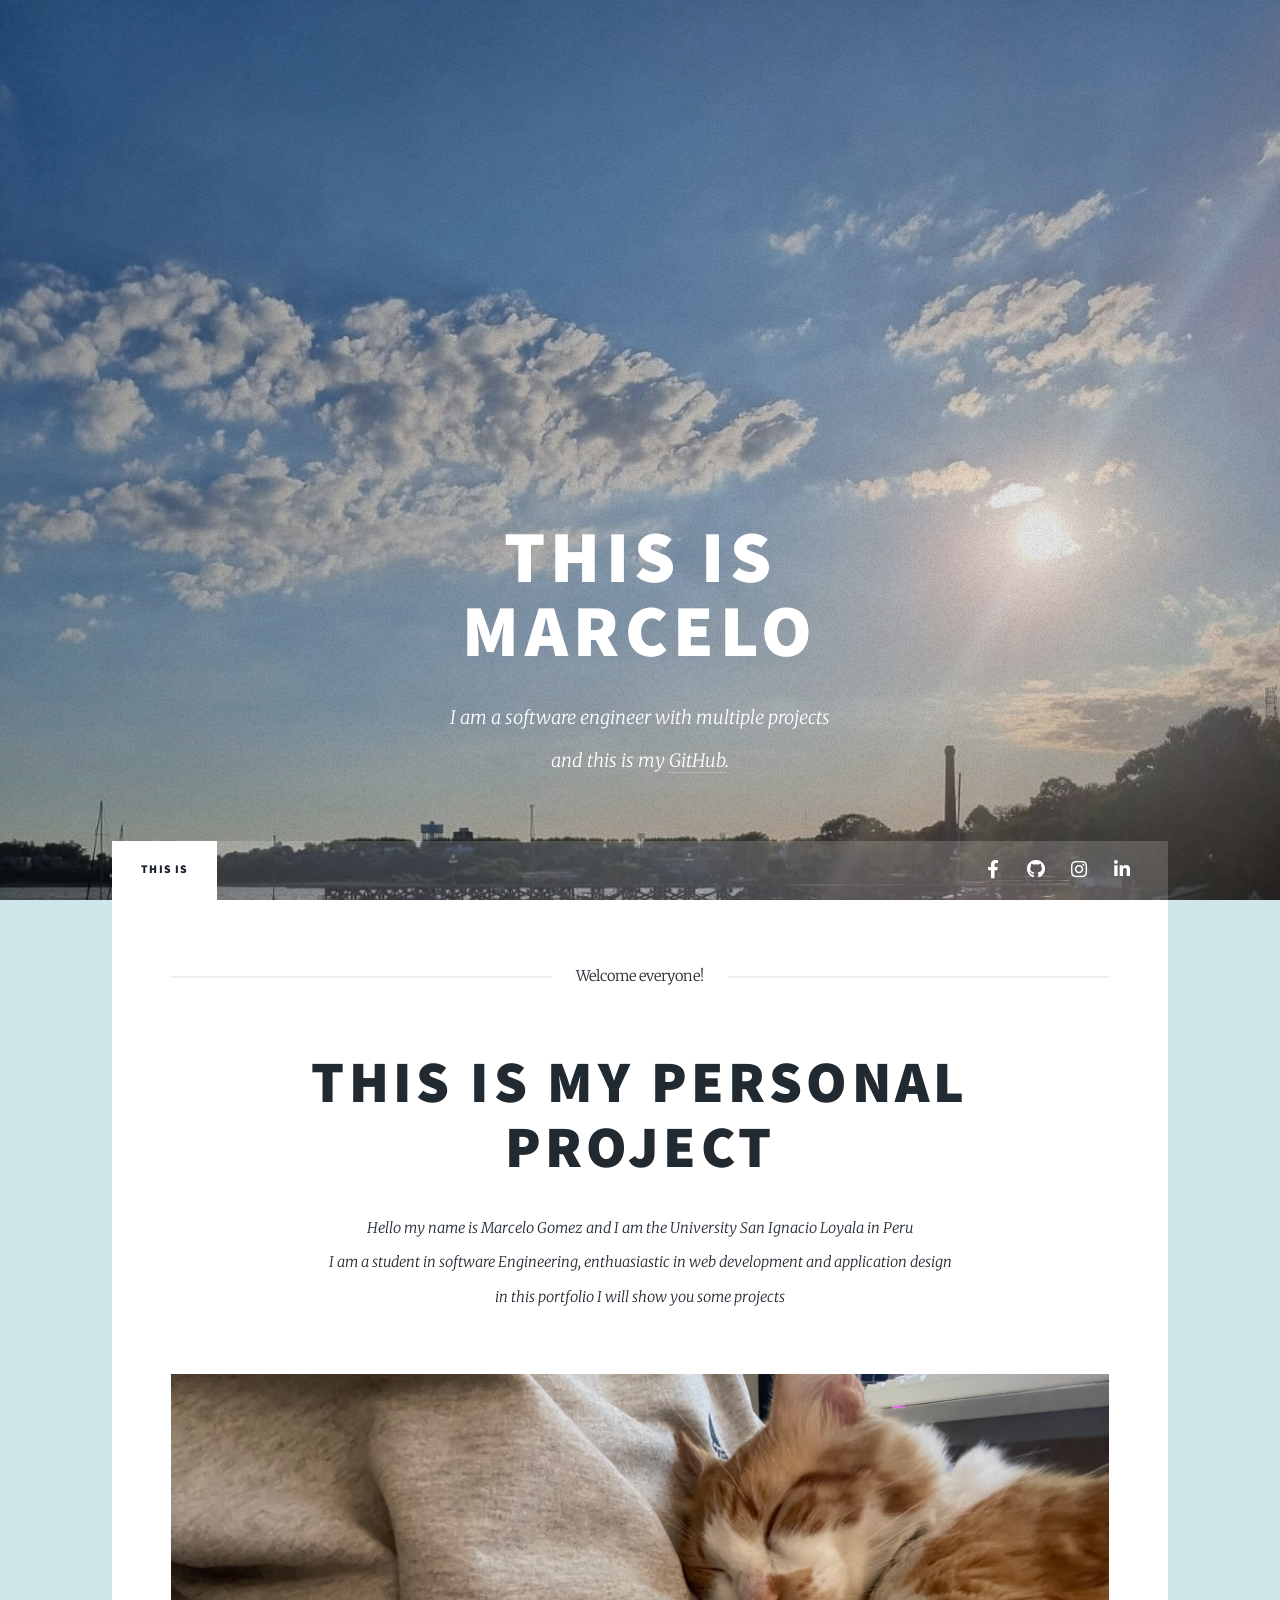
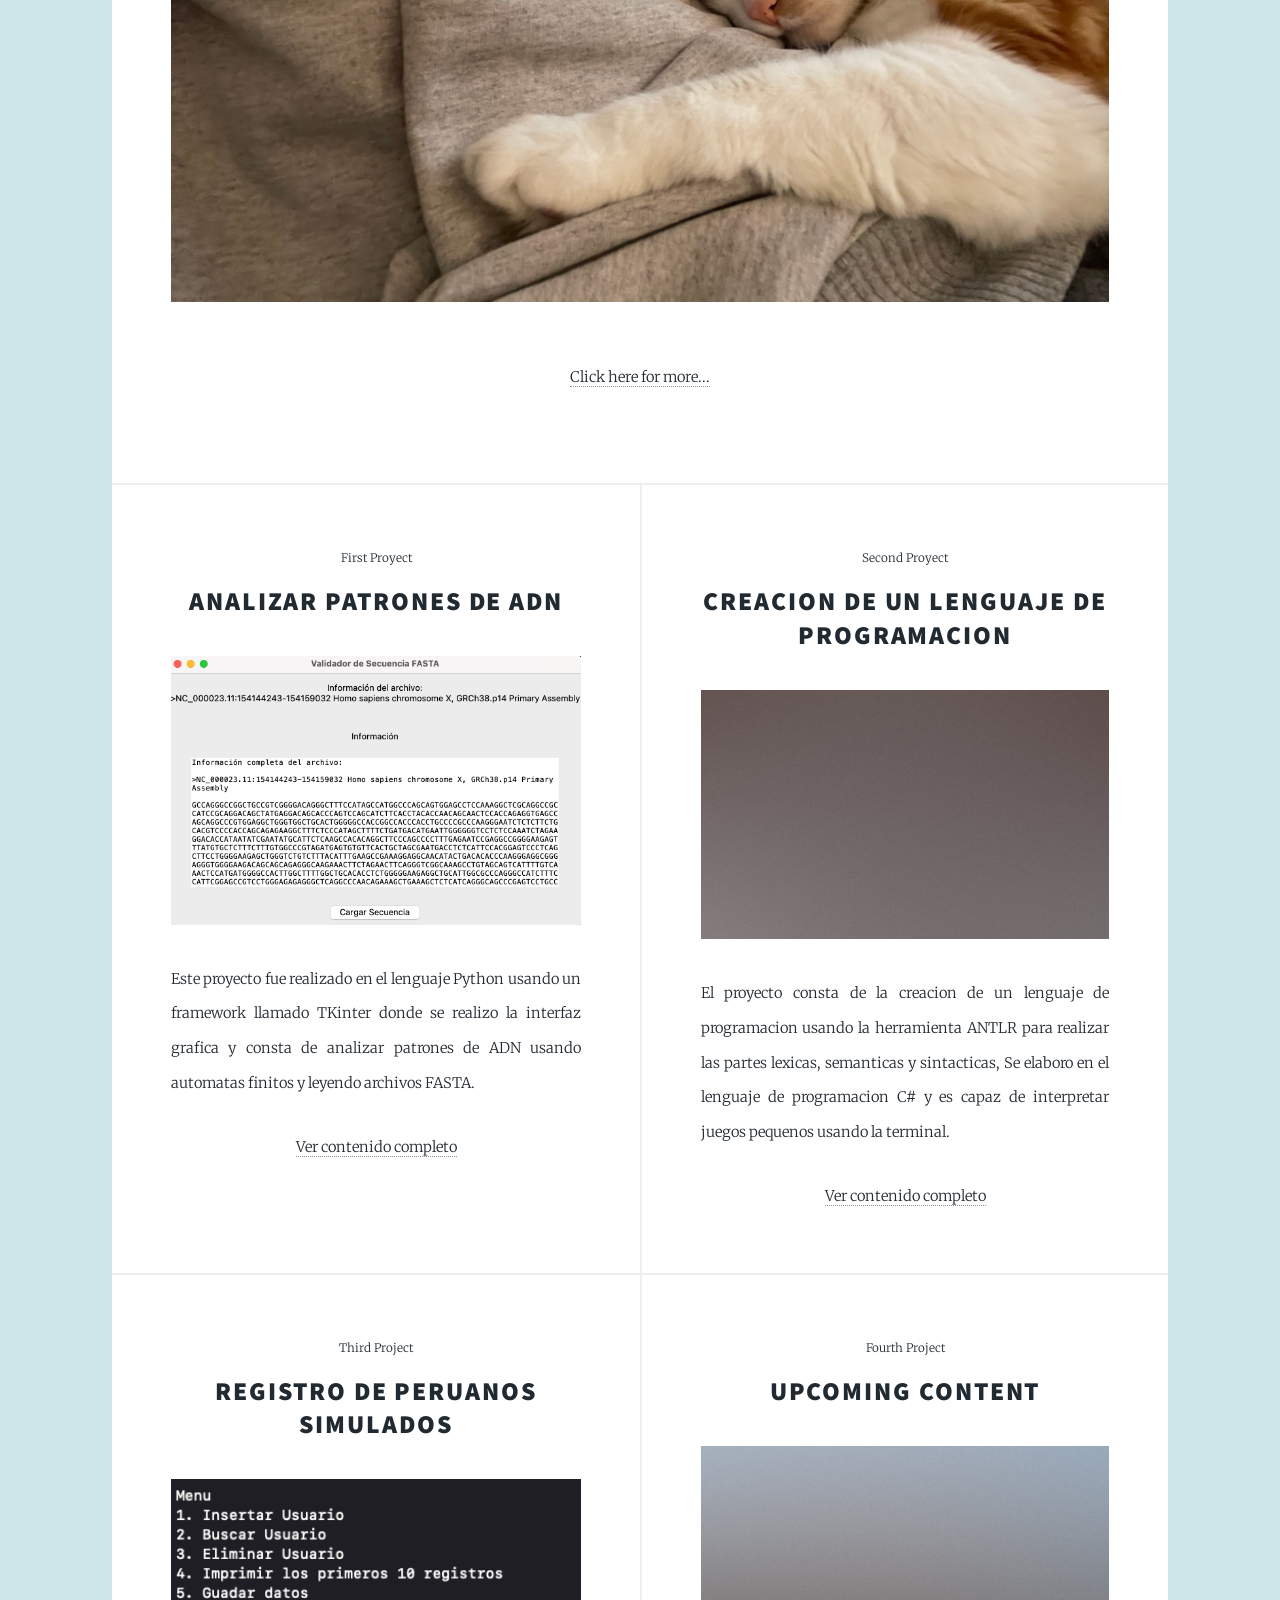
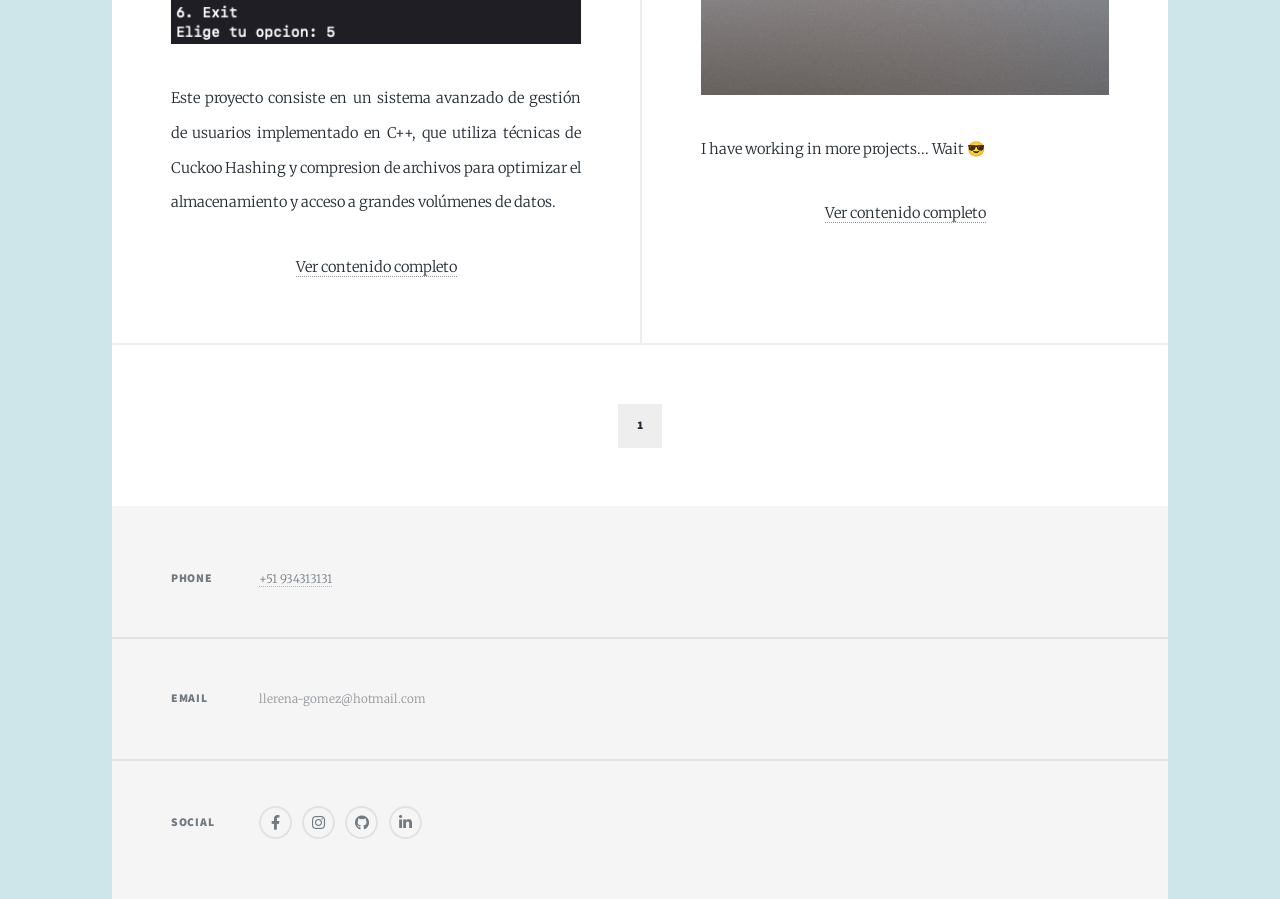
==== html5up-massively/index.html @ 9cd36c41 "nueva foto en el tercer proyecto" ====
<!DOCTYPE HTML>
<html>
	<head>
		<title>Portfolio</title>
		<meta charset="utf-8" />
		<meta name="viewport" content="width=device-width, initial-scale=1, user-scalable=no" />
		<link rel="stylesheet" href="assets/css/main.css" />
		<noscript><link rel="stylesheet" href="assets/css/noscript.css" /></noscript>
	</head>
	<body class="is-preload">

		<!-- Wrapper -->
			<div id="wrapper" class="fade-in">

				<!-- Intro -->
					<div id="intro">
						<h1>This is<br />
						Marcelo</h1>
						<p>I am a software engineer with multiple projects <br />
						and this is my <a href="https://github.com/Angello5" target="_blank">GitHub</a>.</p>
					</div>

				<!-- Header -->
					<header id="header">
						<a href="index.html" class="logo">Portfolio</a>
					</header>

				<!-- Nav -->
					<nav id="nav">
						<ul class="links">
							<li class="active"><a href="index.html">This is </a></li>

						</ul>
						<ul class="icons">
							<li><a href="https://www.facebook.com/profile.php?id=100010503139224" target="_blank"  class="icon brands alt fa-facebook-f"><span class="label">Facebook</span></a></li>
							<li><a href="https://github.com/Angello5" target="_blank" class="icon brands alt fa-github"><span class="label">GitHub</span></a></li>
							<li><a href="https://www.instagram.com/marcelinh0pe/" target="_blank" class="icon brands alt fa-instagram"><span class="label">Instagram</span></a></li>
							<li><a href="https://www.linkedin.com/in/angello-llerena-a1333a24a/" target="_blank" class="icon brands alt fa-linkedin-in"><span class="label">Linkedin</span></a></li>
						</ul>
					</nav>

				<!-- Main -->
					<div id="main">

						<!-- Featured Post -->
							<article class="post featured">
								<header class="major">
									<span class="date">Welcome everyone!</span>
									<h2><a href="#">This is my personal project<br /></a></h2>
									<p>Hello my name is Marcelo Gomez and I am the University San Ignacio Loyala in Peru<br />
									I am a student in software Engineering, enthuasiastic in web development and application design <br />
									in this portfolio I will show you some projects</p>
								</header>
								<a href="#" class="image main"><img src="images/IMG_0176.jpeg" alt="" /></a>
								<ul class="actions special">
									<li><a href="https://github.com/Angello5" target="_blank" class="button large">Click here for more...</a></li>
								</ul>
							</article>

						<!-- Posts -->
							<section class="posts">
								<article>
									<header>
										<span class="date"> First Proyect </span>
										<h2><a href="https://github.com/Angello5/TeoriaComputacion">Analizar Patrones de ADN<br /></a></h2>
									</header>
									<a href="https://github.com/Angello5/TeoriaComputacion" class="image fit"><img src="images/Screenshot 2024-04-20 at 7.12.36 PM.png" alt="" /></a>
									<p>Este proyecto fue realizado en el lenguaje Python usando un framework llamado TKinter donde se realizo la interfaz grafica
										y consta de analizar patrones de ADN usando automatas finitos y leyendo archivos FASTA.
									</p>
									<ul class="actions special">
										<li><a href="https://github.com/Angello5/TeoriaComputacion" class="button">Ver contenido completo</a></li>
									</ul>
								</article>
								<article>
									<header>
										<span class="date">Second Proyect</span>
										<h2><a href="https://github.com/Angello5/compilador">Creacion de un lenguaje de programacion<br /></a></h2>
									</header>
									<a href="#" class="image fit"><img src="images/pic03.jpg" alt="" /></a>
									<p>El proyecto consta de la creacion de un lenguaje de programacion usando la herramienta ANTLR para realizar las partes lexicas, semanticas y sintacticas,
										Se elaboro en el lenguaje de programacion C# y es capaz de interpretar juegos pequenos usando la terminal.</p>
									<ul class="actions special">
										<li><a href="https://github.com/Angello5/compilador"  target="_blank" class="button">Ver contenido completo</a></li>
									</ul>
								</article>
								<article>
									<header>
										<span class="date">Third Project </span>
										<h2><a href="https://github.com/Angello5/RENIEC_API_cuckoo" target="_blank">Registro de Peruanos simulados<br /></a></h2>
									</header>
									<a href="#" class="image fit"><img src="images/Screenshot 2024-12-19 at 11.55.50 PM.png" alt="" /></a>
									<p>
										Este proyecto consiste en un sistema avanzado de gestión de usuarios implementado en C++, que utiliza técnicas de Cuckoo Hashing y compresion de archivos para optimizar el almacenamiento y acceso a grandes volúmenes de datos.
										</p>
									<ul class="actions special">
										<li><a href="https://github.com/Angello5/RENIEC_API_cuckoo" target="_blank" class="button">Ver contenido completo</a></li>
									</ul>
								</article>
								<article>
									<header>
										<span class="date">Fourth Project</span>
										<h2><a href="#">Upcoming content<br /></a></h2>
									</header>
									<a href="#" class="image fit"><img src="images/pic05.jpg" alt="" /></a>
									<p>I have working in more projects... Wait 😎</p>
									<ul class="actions special">
										<li><a href="#" class="button">Ver contenido completo</a></li>
									</ul>
								</article>
								<!--<article>
									<header>
										<span class="date">Sixth Project</span>
										<h2><a href="#">Upcoming content<br /></a></h2>
									</header>
									<a href="#" class="image fit"><img src="images/pic06.jpg" alt="" /></a>
									<p>I have working in more projects... Wait 😎</p>
									<ul class="actions special">
										<li><a href="#" class="button">Full Story</a></li>
									</ul>
								</article>
								<article>
									<header>
										<span class="date">Seventh Project</span>
										<h2><a href="#">Upcoming content<br /></a></h2>
									</header>
									<a href="#" class="image fit"><img src="images/pic07.jpg" alt="" /></a>
									<p>I have working in more projects... Wait 😎</p>
									<ul class="actions special">
										<li><a href="#" class="button">Full Story</a></li>
									</ul>
								</article>
							-->
							</section>

						<!-- Footer -->
							<footer>
								<div class="pagination">
									<!--<a href="#" class="previous">Prev</a>-->
									<a href="#" class="page active">1</a>	
								</div>
							</footer>

					</div>

				<!-- Footer -->
					<footer id="footer">
						<section class="split contact">
							<section>
								<h3>Phone</h3>
								<p><a href="https://prefijo.info/51/" target="_blank">+51 934313131</a></p>
							</section>
							<section>
								<h3>Email</h3>
								<p>llerena-gomez@hotmail.com</p>
							</section>
							<section>
								<h3>Social</h3>
								<ul class="icons alt">
									<li><a href="https://www.facebook.com/profile.php?id=100010503139224" target="_blank" class="icon brands alt fa-facebook-f"><span class="label">Facebook</span></a></li>
									<li><a href="https://www.instagram.com/marcelinh0pe/" target="_blank" class="icon brands alt fa-instagram"><span class="label">Instagram</span></a></li>
									<li><a href="https://github.com/Angello5" target="_blank" class="icon brands alt fa-github"><span class="label">GitHub</span></a></li>
									<li><a href="https://www.linkedin.com/in/angello-llerena-a1333a24a/" target="_blank" class="icon brands alt fa-linkedin-in"><span class="label">Linkedin</span></a></li>
								</ul>
							</section>
						</section>
					</footer>
			</div>

		<!-- Scripts -->
			<script src="assets/js/jquery.min.js"></script>
			<script src="assets/js/jquery.scrollex.min.js"></script>
			<script src="assets/js/jquery.scrolly.min.js"></script>
			<script src="assets/js/browser.min.js"></script>
			<script src="assets/js/breakpoints.min.js"></script>
			<script src="assets/js/util.js"></script>
			<script src="assets/js/main.js"></script>

	</body>
</html>
---- html5up-massively/assets/css/main.css ----
@import url(fontawesome-all.min.css);
@import url("https://fonts.googleapis.com/css?family=Merriweather:300,700,300italic,700italic|Source+Sans+Pro:900");


html, body, div, span, applet, object,
iframe, h1, h2, h3, h4, h5, h6, p, blockquote,
pre, a, abbr, acronym, address, big, cite,
code, del, dfn, em, img, ins, kbd, q, s, samp,
small, strike, strong, sub, sup, tt, var, b,
u, i, center, dl, dt, dd, ol, ul, li, fieldset,
form, label, legend, table, caption, tbody,
tfoot, thead, tr, th, td, article, aside,
canvas, details, embed, figure, figcaption,
footer, header, hgroup, menu, nav, output, ruby,
section, summary, time, mark, audio, video {
	margin: 0;
	padding: 0;
	border: 0;
	font-size: 100%;
	font: inherit;
	vertical-align: baseline;}

article, aside, details, figcaption, figure,
footer, header, hgroup, menu, nav, section {
	display: block;}

body {
	line-height: 1;
}

ol, ul {
	list-style: none;
}

blockquote, q {
	quotes: none;
}

	blockquote:before, blockquote:after, q:before, q:after {
		content: '';
		content: none;
	}

table {
	border-collapse: collapse;
	border-spacing: 0;
}

body {
	-webkit-text-size-adjust: none;
}

mark {
	background-color: transparent;
	color: inherit;
}

input::-moz-focus-inner {
	border: 0;
	padding: 0;
}

input, select, textarea {
	-moz-appearance: none;
	-webkit-appearance: none;
	-ms-appearance: none;
	appearance: none;
}

/* Basic */

	@-ms-viewport {
		width: device-width;
	}

	body {
		-ms-overflow-style: scrollbar;
	}

	@media screen and (max-width: 480px) {

		html, body {
			min-width: 320px;
		}

	}

	html {
		box-sizing: border-box;
	}

	*, *:before, *:after {
		box-sizing: inherit;
	}

	body {
		background-color: #cee5ea;
	}

		body.is-preload *, body.is-preload *:before, body.is-preload *:after {
			-moz-animation: none !important;
			-webkit-animation: none !important;
			-ms-animation: none !important;
			animation: none !important;
			-moz-transition: none !important;
			-webkit-transition: none !important;
			-ms-transition: none !important;
			transition: none !important;
		}

/* Type */

	html {
		font-size: 16pt;
	}

		@media screen and (max-width: 1680px) {

			html {
				font-size: 12pt;
			}

		}

		@media screen and (max-width: 1280px) {

			html {
				font-size: 11pt;
			}

		}

		@media screen and (max-width: 360px) {

			html {
				font-size: 10pt;
			}

		}

	body {
		color: #212931;
	}

	body, input, select, textarea {
		font-family: "Merriweather", Georgia, serif;
		font-weight: 300;
		font-size: 1rem;
		line-height: 2.375;
	}

	a {
		-moz-transition: color 0.2s ease-in-out, background-color 0.2s ease-in-out, border-color 0.2s ease-in-out, box-shadow 0.2s ease-in-out;
		-webkit-transition: color 0.2s ease-in-out, background-color 0.2s ease-in-out, border-color 0.2s ease-in-out, box-shadow 0.2s ease-in-out;
		-ms-transition: color 0.2s ease-in-out, background-color 0.2s ease-in-out, border-color 0.2s ease-in-out, box-shadow 0.2s ease-in-out;
		transition: color 0.2s ease-in-out, background-color 0.2s ease-in-out, border-color 0.2s ease-in-out, box-shadow 0.2s ease-in-out;
		border-bottom: dotted 1px;
		text-decoration: none;
	}

		a:hover {
			border-bottom-color: transparent;
		}

	strong, b {
		font-weight: 600;
	}

	em, i {
		font-style: italic;
	}

	p {
		text-align: justify;
		margin: 0 0 2rem 0;
	}

	h1, h2, h3, h4, h5, h6 {
		font-family: "Source Sans Pro", Helvetica, sans-serif;
		font-weight: 900;
		line-height: 1.5;
		letter-spacing: 0.075em;
		text-transform: uppercase;
		margin: 0 0 1rem 0;
	}

		h1 a, h2 a, h3 a, h4 a, h5 a, h6 a {
			border-bottom: 0;
			color: inherit;
			text-decoration: none;
		}

	h1 {
		font-size: 4rem;
		line-height: 1.1;
		margin: 0 0 2rem 0;
	}

	h2 {
		font-size: 1.75rem;
		line-height: 1.3;
		margin: 0 0 1.5rem 0;
	}

	h3 {
		font-size: 1.25rem;
		margin: 0 0 1.5rem 0;
	}

	h4 {
		font-size: 1rem;
	}

	h5 {
		font-size: 0.9rem;
	}

	h6 {
		font-size: 0.8rem;
	}

	sub {
		font-size: 0.8rem;
		position: relative;
		top: 0.5rem;
	}

	sup {
		font-size: 0.8rem;
		position: relative;
		top: -0.5rem;
	}

	blockquote {
		border-left: solid 4px;
		font-style: italic;
		margin: 0 0 2rem 0;
		padding: 0.5rem 0 0.5rem 2rem;
	}

	code {
		border: solid 2px;
		font-family: "Courier New", monospace;
		font-size: 0.9rem;
		margin: 0 0.25rem;
		padding: 0.25rem 0.65rem;
	}

	pre {
		-webkit-overflow-scrolling: touch;
		font-family: "Courier New", monospace;
		font-size: 0.9rem;
		margin: 0 0 2rem 0;
	}

		pre code {
			display: block;
			line-height: 1.75;
			padding: 1rem 1.5rem;
			overflow-x: auto;
		}

	hr {
		border: 0;
		border-bottom: solid 2px;
		margin: 3rem 0;
	}

		hr.major {
			margin: 5rem 0;
		}

	.align-left {
		text-align: left;
	}

	.align-center {
		text-align: center;
	}

	.align-right {
		text-align: right;
	}

	input, select, textarea {
		color: #212931;
	}

	a {
		color: #212931;
		border-bottom-color: rgba(33, 41, 49, 0.5);
	}

		a:hover {
			border-bottom-color: transparent;
			color: grey !important;
		}

	strong, b {
		color: #212931;
	}

	h1, h2, h3, h4, h5, h6 {
		color: #212931;
	}

	blockquote {
		border-left-color: #eeeeee;
	}

	code {
		background:rgba(220, 220, 220, 0.25);
		border-color: #eeeeee;
	}

	hr {
		border-bottom-color: #eeeeee;
	}

/* Row */

	.row {
		display: flex;
		flex-wrap: wrap;
		box-sizing: border-box;
		align-items: stretch;
	}

		.row > * {
			box-sizing: border-box;
		}

		.row.gtr-uniform > * > :last-child {
			margin-bottom: 0;
		}

		.row.aln-left {
			justify-content: flex-start;
		}

		.row.aln-center {
			justify-content: center;
		}

		.row.aln-right {
			justify-content: flex-end;
		}

		.row.aln-top {
			align-items: flex-start;
		}

		.row.aln-middle {
			align-items: center;
		}

		.row.aln-bottom {
			align-items: flex-end;
		}

		.row > .imp {
			order: -1;
		}

		.row > .col-1 {
			width: 8.33333%;
		}

		.row > .off-1 {
			margin-left: 8.33333%;
		}

		.row > .col-2 {
			width: 16.66667%;
		}

		.row > .off-2 {
			margin-left: 16.66667%;
		}

		.row > .col-3 {
			width: 25%;
		}

		.row > .off-3 {
			margin-left: 25%;
		}

		.row > .col-4 {
			width: 33.33333%;
		}

		.row > .off-4 {
			margin-left: 33.33333%;
		}

		.row > .col-5 {
			width: 41.66667%;
		}

		.row > .off-5 {
			margin-left: 41.66667%;
		}

		.row > .col-6 {
			width: 50%;
		}

		.row > .off-6 {
			margin-left: 50%;
		}

		.row > .col-7 {
			width: 58.33333%;
		}

		.row > .off-7 {
			margin-left: 58.33333%;
		}

		.row > .col-8 {
			width: 66.66667%;
		}

		.row > .off-8 {
			margin-left: 66.66667%;
		}

		.row > .col-9 {
			width: 75%;
		}

		.row > .off-9 {
			margin-left: 75%;
		}

		.row > .col-10 {
			width: 83.33333%;
		}

		.row > .off-10 {
			margin-left: 83.33333%;
		}

		.row > .col-11 {
			width: 91.66667%;
		}

		.row > .off-11 {
			margin-left: 91.66667%;
		}

		.row > .col-12 {
			width: 100%;
		}

		.row > .off-12 {
			margin-left: 100%;
		}

		.row.gtr-0 {
			margin-top: 0;
			margin-left: 0rem;
		}

			.row.gtr-0 > * {
				padding: 0 0 0 0rem;
			}

			.row.gtr-0.gtr-uniform {
				margin-top: 0rem;
			}

				.row.gtr-0.gtr-uniform > * {
					padding-top: 0rem;
				}

		.row.gtr-25 {
			margin-top: 0;
			margin-left: -0.375rem;
		}

			.row.gtr-25 > * {
				padding: 0 0 0 0.375rem;
			}

			.row.gtr-25.gtr-uniform {
				margin-top: -0.375rem;
			}

				.row.gtr-25.gtr-uniform > * {
					padding-top: 0.375rem;
				}

		.row.gtr-50 {
			margin-top: 0;
			margin-left: -0.75rem;
		}

			.row.gtr-50 > * {
				padding: 0 0 0 0.75rem;
			}

			.row.gtr-50.gtr-uniform {
				margin-top: -0.75rem;
			}

				.row.gtr-50.gtr-uniform > * {
					padding-top: 0.75rem;
				}

		.row {
			margin-top: 0;
			margin-left: -1.5rem;
		}

			.row > * {
				padding: 0 0 0 1.5rem;
			}

			.row.gtr-uniform {
				margin-top: -1.5rem;
			}

				.row.gtr-uniform > * {
					padding-top: 1.5rem;
				}

		.row.gtr-150 {
			margin-top: 0;
			margin-left: -2.25rem;
		}

			.row.gtr-150 > * {
				padding: 0 0 0 2.25rem;
			}

			.row.gtr-150.gtr-uniform {
				margin-top: -2.25rem;
			}

				.row.gtr-150.gtr-uniform > * {
					padding-top: 2.25rem;
				}

		.row.gtr-200 {
			margin-top: 0;
			margin-left: -3rem;
		}

			.row.gtr-200 > * {
				padding: 0 0 0 3rem;
			}

			.row.gtr-200.gtr-uniform {
				margin-top: -3rem;
			}

				.row.gtr-200.gtr-uniform > * {
					padding-top: 3rem;
				}

		@media screen and (max-width: 1680px) {

			.row {
				display: flex;
				flex-wrap: wrap;
				box-sizing: border-box;
				align-items: stretch;
			}

				.row > * {
					box-sizing: border-box;
				}

				.row.gtr-uniform > * > :last-child {
					margin-bottom: 0;
				}

				.row.aln-left {
					justify-content: flex-start;
				}

				.row.aln-center {
					justify-content: center;
				}

				.row.aln-right {
					justify-content: flex-end;
				}

				.row.aln-top {
					align-items: flex-start;
				}

				.row.aln-middle {
					align-items: center;
				}

				.row.aln-bottom {
					align-items: flex-end;
				}

				.row > .imp-xlarge {
					order: -1;
				}

				.row > .col-1-xlarge {
					width: 8.33333%;
				}

				.row > .off-1-xlarge {
					margin-left: 8.33333%;
				}

				.row > .col-2-xlarge {
					width: 16.66667%;
				}

				.row > .off-2-xlarge {
					margin-left: 16.66667%;
				}

				.row > .col-3-xlarge {
					width: 25%;
				}

				.row > .off-3-xlarge {
					margin-left: 25%;
				}

				.row > .col-4-xlarge {
					width: 33.33333%;
				}

				.row > .off-4-xlarge {
					margin-left: 33.33333%;
				}

				.row > .col-5-xlarge {
					width: 41.66667%;
				}

				.row > .off-5-xlarge {
					margin-left: 41.66667%;
				}

				.row > .col-6-xlarge {
					width: 50%;
				}

				.row > .off-6-xlarge {
					margin-left: 50%;
				}

				.row > .col-7-xlarge {
					width: 58.33333%;
				}

				.row > .off-7-xlarge {
					margin-left: 58.33333%;
				}

				.row > .col-8-xlarge {
					width: 66.66667%;
				}

				.row > .off-8-xlarge {
					margin-left: 66.66667%;
				}

				.row > .col-9-xlarge {
					width: 75%;
				}

				.row > .off-9-xlarge {
					margin-left: 75%;
				}

				.row > .col-10-xlarge {
					width: 83.33333%;
				}

				.row > .off-10-xlarge {
					margin-left: 83.33333%;
				}

				.row > .col-11-xlarge {
					width: 91.66667%;
				}

				.row > .off-11-xlarge {
					margin-left: 91.66667%;
				}

				.row > .col-12-xlarge {
					width: 100%;
				}

				.row > .off-12-xlarge {
					margin-left: 100%;
				}

				.row.gtr-0 {
					margin-top: 0;
					margin-left: 0rem;
				}

					.row.gtr-0 > * {
						padding: 0 0 0 0rem;
					}

					.row.gtr-0.gtr-uniform {
						margin-top: 0rem;
					}

						.row.gtr-0.gtr-uniform > * {
							padding-top: 0rem;
						}

				.row.gtr-25 {
					margin-top: 0;
					margin-left: -0.375rem;
				}

					.row.gtr-25 > * {
						padding: 0 0 0 0.375rem;
					}

					.row.gtr-25.gtr-uniform {
						margin-top: -0.375rem;
					}

						.row.gtr-25.gtr-uniform > * {
							padding-top: 0.375rem;
						}

				.row.gtr-50 {
					margin-top: 0;
					margin-left: -0.75rem;
				}

					.row.gtr-50 > * {
						padding: 0 0 0 0.75rem;
					}

					.row.gtr-50.gtr-uniform {
						margin-top: -0.75rem;
					}

						.row.gtr-50.gtr-uniform > * {
							padding-top: 0.75rem;
						}

				.row {
					margin-top: 0;
					margin-left: -1.5rem;
				}

					.row > * {
						padding: 0 0 0 1.5rem;
					}

					.row.gtr-uniform {
						margin-top: -1.5rem;
					}

						.row.gtr-uniform > * {
							padding-top: 1.5rem;
						}

				.row.gtr-150 {
					margin-top: 0;
					margin-left: -2.25rem;
				}

					.row.gtr-150 > * {
						padding: 0 0 0 2.25rem;
					}

					.row.gtr-150.gtr-uniform {
						margin-top: -2.25rem;
					}

						.row.gtr-150.gtr-uniform > * {
							padding-top: 2.25rem;
						}

				.row.gtr-200 {
					margin-top: 0;
					margin-left: -3rem;
				}

					.row.gtr-200 > * {
						padding: 0 0 0 3rem;
					}

					.row.gtr-200.gtr-uniform {
						margin-top: -3rem;
					}

						.row.gtr-200.gtr-uniform > * {
							padding-top: 3rem;
						}

		}

		@media screen and (max-width: 1280px) {

			.row {
				display: flex;
				flex-wrap: wrap;
				box-sizing: border-box;
				align-items: stretch;
			}

				.row > * {
					box-sizing: border-box;
				}

				.row.gtr-uniform > * > :last-child {
					margin-bottom: 0;
				}

				.row.aln-left {
					justify-content: flex-start;
				}

				.row.aln-center {
					justify-content: center;
				}

				.row.aln-right {
					justify-content: flex-end;
				}

				.row.aln-top {
					align-items: flex-start;
				}

				.row.aln-middle {
					align-items: center;
				}

				.row.aln-bottom {
					align-items: flex-end;
				}

				.row > .imp-large {
					order: -1;
				}

				.row > .col-1-large {
					width: 8.33333%;
				}

				.row > .off-1-large {
					margin-left: 8.33333%;
				}

				.row > .col-2-large {
					width: 16.66667%;
				}

				.row > .off-2-large {
					margin-left: 16.66667%;
				}

				.row > .col-3-large {
					width: 25%;
				}

				.row > .off-3-large {
					margin-left: 25%;
				}

				.row > .col-4-large {
					width: 33.33333%;
				}

				.row > .off-4-large {
					margin-left: 33.33333%;
				}

				.row > .col-5-large {
					width: 41.66667%;
				}

				.row > .off-5-large {
					margin-left: 41.66667%;
				}

				.row > .col-6-large {
					width: 50%;
				}

				.row > .off-6-large {
					margin-left: 50%;
				}

				.row > .col-7-large {
					width: 58.33333%;
				}

				.row > .off-7-large {
					margin-left: 58.33333%;
				}

				.row > .col-8-large {
					width: 66.66667%;
				}

				.row > .off-8-large {
					margin-left: 66.66667%;
				}

				.row > .col-9-large {
					width: 75%;
				}

				.row > .off-9-large {
					margin-left: 75%;
				}

				.row > .col-10-large {
					width: 83.33333%;
				}

				.row > .off-10-large {
					margin-left: 83.33333%;
				}

				.row > .col-11-large {
					width: 91.66667%;
				}

				.row > .off-11-large {
					margin-left: 91.66667%;
				}

				.row > .col-12-large {
					width: 100%;
				}

				.row > .off-12-large {
					margin-left: 100%;
				}

				.row.gtr-0 {
					margin-top: 0;
					margin-left: 0rem;
				}

					.row.gtr-0 > * {
						padding: 0 0 0 0rem;
					}

					.row.gtr-0.gtr-uniform {
						margin-top: 0rem;
					}

						.row.gtr-0.gtr-uniform > * {
							padding-top: 0rem;
						}

				.row.gtr-25 {
					margin-top: 0;
					margin-left: -0.375rem;
				}

					.row.gtr-25 > * {
						padding: 0 0 0 0.375rem;
					}

					.row.gtr-25.gtr-uniform {
						margin-top: -0.375rem;
					}

						.row.gtr-25.gtr-uniform > * {
							padding-top: 0.375rem;
						}

				.row.gtr-50 {
					margin-top: 0;
					margin-left: -0.75rem;
				}

					.row.gtr-50 > * {
						padding: 0 0 0 0.75rem;
					}

					.row.gtr-50.gtr-uniform {
						margin-top: -0.75rem;
					}

						.row.gtr-50.gtr-uniform > * {
							padding-top: 0.75rem;
						}

				.row {
					margin-top: 0;
					margin-left: -1.5rem;
				}

					.row > * {
						padding: 0 0 0 1.5rem;
					}

					.row.gtr-uniform {
						margin-top: -1.5rem;
					}

						.row.gtr-uniform > * {
							padding-top: 1.5rem;
						}

				.row.gtr-150 {
					margin-top: 0;
					margin-left: -2.25rem;
				}

					.row.gtr-150 > * {
						padding: 0 0 0 2.25rem;
					}

					.row.gtr-150.gtr-uniform {
						margin-top: -2.25rem;
					}

						.row.gtr-150.gtr-uniform > * {
							padding-top: 2.25rem;
						}

				.row.gtr-200 {
					margin-top: 0;
					margin-left: -3rem;
				}

					.row.gtr-200 > * {
						padding: 0 0 0 3rem;
					}

					.row.gtr-200.gtr-uniform {
						margin-top: -3rem;
					}

						.row.gtr-200.gtr-uniform > * {
							padding-top: 3rem;
						}

		}

		@media screen and (max-width: 980px) {

			.row {
				display: flex;
				flex-wrap: wrap;
				box-sizing: border-box;
				align-items: stretch;
			}

				.row > * {
					box-sizing: border-box;
				}

				.row.gtr-uniform > * > :last-child {
					margin-bottom: 0;
				}

				.row.aln-left {
					justify-content: flex-start;
				}

				.row.aln-center {
					justify-content: center;
				}

				.row.aln-right {
					justify-content: flex-end;
				}

				.row.aln-top {
					align-items: flex-start;
				}

				.row.aln-middle {
					align-items: center;
				}

				.row.aln-bottom {
					align-items: flex-end;
				}

				.row > .imp-medium {
					order: -1;
				}

				.row > .col-1-medium {
					width: 8.33333%;
				}

				.row > .off-1-medium {
					margin-left: 8.33333%;
				}

				.row > .col-2-medium {
					width: 16.66667%;
				}

				.row > .off-2-medium {
					margin-left: 16.66667%;
				}

				.row > .col-3-medium {
					width: 25%;
				}

				.row > .off-3-medium {
					margin-left: 25%;
				}

				.row > .col-4-medium {
					width: 33.33333%;
				}

				.row > .off-4-medium {
					margin-left: 33.33333%;
				}

				.row > .col-5-medium {
					width: 41.66667%;
				}

				.row > .off-5-medium {
					margin-left: 41.66667%;
				}

				.row > .col-6-medium {
					width: 50%;
				}

				.row > .off-6-medium {
					margin-left: 50%;
				}

				.row > .col-7-medium {
					width: 58.33333%;
				}

				.row > .off-7-medium {
					margin-left: 58.33333%;
				}

				.row > .col-8-medium {
					width: 66.66667%;
				}

				.row > .off-8-medium {
					margin-left: 66.66667%;
				}

				.row > .col-9-medium {
					width: 75%;
				}

				.row > .off-9-medium {
					margin-left: 75%;
				}

				.row > .col-10-medium {
					width: 83.33333%;
				}

				.row > .off-10-medium {
					margin-left: 83.33333%;
				}

				.row > .col-11-medium {
					width: 91.66667%;
				}

				.row > .off-11-medium {
					margin-left: 91.66667%;
				}

				.row > .col-12-medium {
					width: 100%;
				}

				.row > .off-12-medium {
					margin-left: 100%;
				}

				.row.gtr-0 {
					margin-top: 0;
					margin-left: 0rem;
				}

					.row.gtr-0 > * {
						padding: 0 0 0 0rem;
					}

					.row.gtr-0.gtr-uniform {
						margin-top: 0rem;
					}

						.row.gtr-0.gtr-uniform > * {
							padding-top: 0rem;
						}

				.row.gtr-25 {
					margin-top: 0;
					margin-left: -0.375rem;
				}

					.row.gtr-25 > * {
						padding: 0 0 0 0.375rem;
					}

					.row.gtr-25.gtr-uniform {
						margin-top: -0.375rem;
					}

						.row.gtr-25.gtr-uniform > * {
							padding-top: 0.375rem;
						}

				.row.gtr-50 {
					margin-top: 0;
					margin-left: -0.75rem;
				}

					.row.gtr-50 > * {
						padding: 0 0 0 0.75rem;
					}

					.row.gtr-50.gtr-uniform {
						margin-top: -0.75rem;
					}

						.row.gtr-50.gtr-uniform > * {
							padding-top: 0.75rem;
						}

				.row {
					margin-top: 0;
					margin-left: -1.5rem;
				}

					.row > * {
						padding: 0 0 0 1.5rem;
					}

					.row.gtr-uniform {
						margin-top: -1.5rem;
					}

						.row.gtr-uniform > * {
							padding-top: 1.5rem;
						}

				.row.gtr-150 {
					margin-top: 0;
					margin-left: -2.25rem;
				}

					.row.gtr-150 > * {
						padding: 0 0 0 2.25rem;
					}

					.row.gtr-150.gtr-uniform {
						margin-top: -2.25rem;
					}

						.row.gtr-150.gtr-uniform > * {
							padding-top: 2.25rem;
						}

				.row.gtr-200 {
					margin-top: 0;
					margin-left: -3rem;
				}

					.row.gtr-200 > * {
						padding: 0 0 0 3rem;
					}

					.row.gtr-200.gtr-uniform {
						margin-top: -3rem;
					}

						.row.gtr-200.gtr-uniform > * {
							padding-top: 3rem;
						}

		}

		@media screen and (max-width: 736px) {

			.row {
				display: flex;
				flex-wrap: wrap;
				box-sizing: border-box;
				align-items: stretch;
			}

				.row > * {
					box-sizing: border-box;
				}

				.row.gtr-uniform > * > :last-child {
					margin-bottom: 0;
				}

				.row.aln-left {
					justify-content: flex-start;
				}

				.row.aln-center {
					justify-content: center;
				}

				.row.aln-right {
					justify-content: flex-end;
				}

				.row.aln-top {
					align-items: flex-start;
				}

				.row.aln-middle {
					align-items: center;
				}

				.row.aln-bottom {
					align-items: flex-end;
				}

				.row > .imp-small {
					order: -1;
				}

				.row > .col-1-small {
					width: 8.33333%;
				}

				.row > .off-1-small {
					margin-left: 8.33333%;
				}

				.row > .col-2-small {
					width: 16.66667%;
				}

				.row > .off-2-small {
					margin-left: 16.66667%;
				}

				.row > .col-3-small {
					width: 25%;
				}

				.row > .off-3-small {
					margin-left: 25%;
				}

				.row > .col-4-small {
					width: 33.33333%;
				}

				.row > .off-4-small {
					margin-left: 33.33333%;
				}

				.row > .col-5-small {
					width: 41.66667%;
				}

				.row > .off-5-small {
					margin-left: 41.66667%;
				}

				.row > .col-6-small {
					width: 50%;
				}

				.row > .off-6-small {
					margin-left: 50%;
				}

				.row > .col-7-small {
					width: 58.33333%;
				}

				.row > .off-7-small {
					margin-left: 58.33333%;
				}

				.row > .col-8-small {
					width: 66.66667%;
				}

				.row > .off-8-small {
					margin-left: 66.66667%;
				}

				.row > .col-9-small {
					width: 75%;
				}

				.row > .off-9-small {
					margin-left: 75%;
				}

				.row > .col-10-small {
					width: 83.33333%;
				}

				.row > .off-10-small {
					margin-left: 83.33333%;
				}

				.row > .col-11-small {
					width: 91.66667%;
				}

				.row > .off-11-small {
					margin-left: 91.66667%;
				}

				.row > .col-12-small {
					width: 100%;
				}

				.row > .off-12-small {
					margin-left: 100%;
				}

				.row.gtr-0 {
					margin-top: 0;
					margin-left: 0rem;
				}

					.row.gtr-0 > * {
						padding: 0 0 0 0rem;
					}

					.row.gtr-0.gtr-uniform {
						margin-top: 0rem;
					}

						.row.gtr-0.gtr-uniform > * {
							padding-top: 0rem;
						}

				.row.gtr-25 {
					margin-top: 0;
					margin-left: -0.375rem;
				}

					.row.gtr-25 > * {
						padding: 0 0 0 0.375rem;
					}

					.row.gtr-25.gtr-uniform {
						margin-top: -0.375rem;
					}

						.row.gtr-25.gtr-uniform > * {
							padding-top: 0.375rem;
						}

				.row.gtr-50 {
					margin-top: 0;
					margin-left: -0.75rem;
				}

					.row.gtr-50 > * {
						padding: 0 0 0 0.75rem;
					}

					.row.gtr-50.gtr-uniform {
						margin-top: -0.75rem;
					}

						.row.gtr-50.gtr-uniform > * {
							padding-top: 0.75rem;
						}

				.row {
					margin-top: 0;
					margin-left: -1.5rem;
				}

					.row > * {
						padding: 0 0 0 1.5rem;
					}

					.row.gtr-uniform {
						margin-top: -1.5rem;
					}

						.row.gtr-uniform > * {
							padding-top: 1.5rem;
						}

				.row.gtr-150 {
					margin-top: 0;
					margin-left: -2.25rem;
				}

					.row.gtr-150 > * {
						padding: 0 0 0 2.25rem;
					}

					.row.gtr-150.gtr-uniform {
						margin-top: -2.25rem;
					}

						.row.gtr-150.gtr-uniform > * {
							padding-top: 2.25rem;
						}

				.row.gtr-200 {
					margin-top: 0;
					margin-left: -3rem;
				}

					.row.gtr-200 > * {
						padding: 0 0 0 3rem;
					}

					.row.gtr-200.gtr-uniform {
						margin-top: -3rem;
					}

						.row.gtr-200.gtr-uniform > * {
							padding-top: 3rem;
						}

		}

		@media screen and (max-width: 480px) {

			.row {
				display: flex;
				flex-wrap: wrap;
				box-sizing: border-box;
				align-items: stretch;
			}

				.row > * {
					box-sizing: border-box;
				}

				.row.gtr-uniform > * > :last-child {
					margin-bottom: 0;
				}

				.row.aln-left {
					justify-content: flex-start;
				}

				.row.aln-center {
					justify-content: center;
				}

				.row.aln-right {
					justify-content: flex-end;
				}

				.row.aln-top {
					align-items: flex-start;
				}

				.row.aln-middle {
					align-items: center;
				}

				.row.aln-bottom {
					align-items: flex-end;
				}

				.row > .imp-xsmall {
					order: -1;
				}

				.row > .col-1-xsmall {
					width: 8.33333%;
				}

				.row > .off-1-xsmall {
					margin-left: 8.33333%;
				}

				.row > .col-2-xsmall {
					width: 16.66667%;
				}

				.row > .off-2-xsmall {
					margin-left: 16.66667%;
				}

				.row > .col-3-xsmall {
					width: 25%;
				}

				.row > .off-3-xsmall {
					margin-left: 25%;
				}

				.row > .col-4-xsmall {
					width: 33.33333%;
				}

				.row > .off-4-xsmall {
					margin-left: 33.33333%;
				}

				.row > .col-5-xsmall {
					width: 41.66667%;
				}

				.row > .off-5-xsmall {
					margin-left: 41.66667%;
				}

				.row > .col-6-xsmall {
					width: 50%;
				}

				.row > .off-6-xsmall {
					margin-left: 50%;
				}

				.row > .col-7-xsmall {
					width: 58.33333%;
				}

				.row > .off-7-xsmall {
					margin-left: 58.33333%;
				}

				.row > .col-8-xsmall {
					width: 66.66667%;
				}

				.row > .off-8-xsmall {
					margin-left: 66.66667%;
				}

				.row > .col-9-xsmall {
					width: 75%;
				}

				.row > .off-9-xsmall {
					margin-left: 75%;
				}

				.row > .col-10-xsmall {
					width: 83.33333%;
				}

				.row > .off-10-xsmall {
					margin-left: 83.33333%;
				}

				.row > .col-11-xsmall {
					width: 91.66667%;
				}

				.row > .off-11-xsmall {
					margin-left: 91.66667%;
				}

				.row > .col-12-xsmall {
					width: 100%;
				}

				.row > .off-12-xsmall {
					margin-left: 100%;
				}

				.row.gtr-0 {
					margin-top: 0;
					margin-left: 0rem;
				}

					.row.gtr-0 > * {
						padding: 0 0 0 0rem;
					}

					.row.gtr-0.gtr-uniform {
						margin-top: 0rem;
					}

						.row.gtr-0.gtr-uniform > * {
							padding-top: 0rem;
						}

				.row.gtr-25 {
					margin-top: 0;
					margin-left: -0.375rem;
				}

					.row.gtr-25 > * {
						padding: 0 0 0 0.375rem;
					}

					.row.gtr-25.gtr-uniform {
						margin-top: -0.375rem;
					}

						.row.gtr-25.gtr-uniform > * {
							padding-top: 0.375rem;
						}

				.row.gtr-50 {
					margin-top: 0;
					margin-left: -0.75rem;
				}

					.row.gtr-50 > * {
						padding: 0 0 0 0.75rem;
					}

					.row.gtr-50.gtr-uniform {
						margin-top: -0.75rem;
					}

						.row.gtr-50.gtr-uniform > * {
							padding-top: 0.75rem;
						}

				.row {
					margin-top: 0;
					margin-left: -1.5rem;
				}

					.row > * {
						padding: 0 0 0 1.5rem;
					}

					.row.gtr-uniform {
						margin-top: -1.5rem;
					}

						.row.gtr-uniform > * {
							padding-top: 1.5rem;
						}

				.row.gtr-150 {
					margin-top: 0;
					margin-left: -2.25rem;
				}

					.row.gtr-150 > * {
						padding: 0 0 0 2.25rem;
					}

					.row.gtr-150.gtr-uniform {
						margin-top: -2.25rem;
					}

						.row.gtr-150.gtr-uniform > * {
							padding-top: 2.25rem;
						}

				.row.gtr-200 {
					margin-top: 0;
					margin-left: -3rem;
				}

					.row.gtr-200 > * {
						padding: 0 0 0 3rem;
					}

					.row.gtr-200.gtr-uniform {
						margin-top: -3rem;
					}

						.row.gtr-200.gtr-uniform > * {
							padding-top: 3rem;
						}

		}

		@media screen and (max-width: 360px) {

			.row {
				display: flex;
				flex-wrap: wrap;
				box-sizing: border-box;
				align-items: stretch;
			}

				.row > * {
					box-sizing: border-box;
				}

				.row.gtr-uniform > * > :last-child {
					margin-bottom: 0;
				}

				.row.aln-left {
					justify-content: flex-start;
				}

				.row.aln-center {
					justify-content: center;
				}

				.row.aln-right {
					justify-content: flex-end;
				}

				.row.aln-top {
					align-items: flex-start;
				}

				.row.aln-middle {
					align-items: center;
				}

				.row.aln-bottom {
					align-items: flex-end;
				}

				.row > .imp-xxsmall {
					order: -1;
				}

				.row > .col-1-xxsmall {
					width: 8.33333%;
				}

				.row > .off-1-xxsmall {
					margin-left: 8.33333%;
				}

				.row > .col-2-xxsmall {
					width: 16.66667%;
				}

				.row > .off-2-xxsmall {
					margin-left: 16.66667%;
				}

				.row > .col-3-xxsmall {
					width: 25%;
				}

				.row > .off-3-xxsmall {
					margin-left: 25%;
				}

				.row > .col-4-xxsmall {
					width: 33.33333%;
				}

				.row > .off-4-xxsmall {
					margin-left: 33.33333%;
				}

				.row > .col-5-xxsmall {
					width: 41.66667%;
				}

				.row > .off-5-xxsmall {
					margin-left: 41.66667%;
				}

				.row > .col-6-xxsmall {
					width: 50%;
				}

				.row > .off-6-xxsmall {
					margin-left: 50%;
				}

				.row > .col-7-xxsmall {
					width: 58.33333%;
				}

				.row > .off-7-xxsmall {
					margin-left: 58.33333%;
				}

				.row > .col-8-xxsmall {
					width: 66.66667%;
				}

				.row > .off-8-xxsmall {
					margin-left: 66.66667%;
				}

				.row > .col-9-xxsmall {
					width: 75%;
				}

				.row > .off-9-xxsmall {
					margin-left: 75%;
				}

				.row > .col-10-xxsmall {
					width: 83.33333%;
				}

				.row > .off-10-xxsmall {
					margin-left: 83.33333%;
				}

				.row > .col-11-xxsmall {
					width: 91.66667%;
				}

				.row > .off-11-xxsmall {
					margin-left: 91.66667%;
				}

				.row > .col-12-xxsmall {
					width: 100%;
				}

				.row > .off-12-xxsmall {
					margin-left: 100%;
				}

				.row.gtr-0 {
					margin-top: 0;
					margin-left: 0rem;
				}

					.row.gtr-0 > * {
						padding: 0 0 0 0rem;
					}

					.row.gtr-0.gtr-uniform {
						margin-top: 0rem;
					}

						.row.gtr-0.gtr-uniform > * {
							padding-top: 0rem;
						}

				.row.gtr-25 {
					margin-top: 0;
					margin-left: -0.375rem;
				}

					.row.gtr-25 > * {
						padding: 0 0 0 0.375rem;
					}

					.row.gtr-25.gtr-uniform {
						margin-top: -0.375rem;
					}

						.row.gtr-25.gtr-uniform > * {
							padding-top: 0.375rem;
						}

				.row.gtr-50 {
					margin-top: 0;
					margin-left: -0.75rem;
				}

					.row.gtr-50 > * {
						padding: 0 0 0 0.75rem;
					}

					.row.gtr-50.gtr-uniform {
						margin-top: -0.75rem;
					}

						.row.gtr-50.gtr-uniform > * {
							padding-top: 0.75rem;
						}

				.row {
					margin-top: 0;
					margin-left: -1.5rem;
				}

					.row > * {
						padding: 0 0 0 1.5rem;
					}

					.row.gtr-uniform {
						margin-top: -1.5rem;
					}

						.row.gtr-uniform > * {
							padding-top: 1.5rem;
						}

				.row.gtr-150 {
					margin-top: 0;
					margin-left: -2.25rem;
				}

					.row.gtr-150 > * {
						padding: 0 0 0 2.25rem;
					}

					.row.gtr-150.gtr-uniform {
						margin-top: -2.25rem;
					}

						.row.gtr-150.gtr-uniform > * {
							padding-top: 2.25rem;
						}

				.row.gtr-200 {
					margin-top: 0;
					margin-left: -3rem;
				}

					.row.gtr-200 > * {
						padding: 0 0 0 3rem;
					}

					.row.gtr-200.gtr-uniform {
						margin-top: -3rem;
					}

						.row.gtr-200.gtr-uniform > * {
							padding-top: 3rem;
						}

		}

/* Box */

	.box {
		border: solid 2px;
		margin-bottom: 2rem;
		padding: 1.5rem;
	}

		.box > :last-child,
		.box > :last-child > :last-child,
		.box > :last-child > :last-child > :last-child {
			margin-bottom: 0;
		}

		.box.alt {
			border: 0;
			border-radius: 0;
			padding: 0;
		}

	.box {
		border-color: #eeeeee;
	}

/* Icon */

	.icon {
		text-decoration: none;
		border-bottom: none;
		position: relative;
	}

		.icon:before {
			-moz-osx-font-smoothing: grayscale;
			-webkit-font-smoothing: antialiased;
			display: inline-block;
			font-style: normal;
			font-variant: normal;
			text-rendering: auto;
			line-height: 1;
			text-transform: none !important;
			font-family: 'Font Awesome 5 Free';
			font-weight: 400;
		}

		.icon > .label {
			display: none;
		}

		.icon:before {
			line-height: inherit;
		}

		.icon.solid:before {
			font-weight: 900;
		}

		.icon.brands:before {
			font-family: 'Font Awesome 5 Brands';
		}

/* Image */

	.image {
		border: 0;
		display: inline-block;
		position: relative;
	}

		.image img {
			display: block;
		}

		.image.left, .image.right {
			max-width: 40%;
		}

			.image.left img, .image.right img {
				width: 100%;
			}

		.image.left {
			float: left;
			margin: 0 2rem 2rem 0;
			top: 0.75rem;
		}

		.image.right {
			float: right;
			margin: 0 0 2rem 2rem;
			top: 0.75rem;
		}

		.image.fit {
			display: block;
			margin: 2.5rem 0;
			width: 100%;
		}

			.image.fit:first-child {
				margin-top: 0;
			}

			.image.fit img {
				width: 100%;
			}

		.image.main {
			display: block;
			margin: 4rem 0;
			width: 100%;
		}

			.image.main:first-child {
				margin-top: 0;
			}

			.image.main img {
				width: 100%;
			}

		@media screen and (max-width: 736px) {

			.image.fit {
				margin: 2rem 0;
			}

			.image.main {
				margin: 2rem 0;
			}

		}

	a.image {
		overflow: hidden;
	}

		a.image img {
			-moz-transition: -moz-transform 0.2s ease-out;
			-webkit-transition: -webkit-transform 0.2s ease-out;
			-ms-transition: -ms-transform 0.2s ease-out;
			transition: transform 0.2s ease-out;
		}

		a.image:hover img {
			-moz-transform: scale(1.05);
			-webkit-transform: scale(1.05);
			-ms-transform: scale(1.05);
			transform: scale(1.05);
		}

/* Actions */

	ul.actions {
		display: -moz-flex;
		display: -webkit-flex;
		display: -ms-flex;
		display: flex;
		cursor: default;
		list-style: none;
		margin-left: -1rem;
		padding-left: 0;
	}

		ul.actions li {
			padding: 0 0 0 1rem;
			vertical-align: middle;
		}

		ul.actions.special {
			-moz-justify-content: center;
			-webkit-justify-content: center;
			-ms-justify-content: center;
			justify-content: center;
			width: 100%;
			margin-left: 0;
		}

			ul.actions.special li:first-child {
				padding-left: 0;
			}

		ul.actions.stacked {
			-moz-flex-direction: column;
			-webkit-flex-direction: column;
			-ms-flex-direction: column;
			flex-direction: column;
			margin-left: 0;
		}

			ul.actions.stacked li {
				padding: 1.3rem 0 0 0;
			}

				ul.actions.stacked li:first-child {
					padding-top: 0;
				}

		ul.actions.fit {
			width: calc(100% + 1rem);
		}

			ul.actions.fit li {
				-moz-flex-grow: 1;
				-webkit-flex-grow: 1;
				-ms-flex-grow: 1;
				flex-grow: 1;
				-moz-flex-shrink: 1;
				-webkit-flex-shrink: 1;
				-ms-flex-shrink: 1;
				flex-shrink: 1;
				width: 100%;
			}

				ul.actions.fit li > * {
					width: 100%;
				}

			ul.actions.fit.stacked {
				width: 100%;
			}

		@media screen and (max-width: 480px) {

			ul.actions:not(.fixed) {
				-moz-flex-direction: column;
				-webkit-flex-direction: column;
				-ms-flex-direction: column;
				flex-direction: column;
				margin-left: 0;
				width: 100% !important;
			}

				ul.actions:not(.fixed) li {
					-moz-flex-grow: 1;
					-webkit-flex-grow: 1;
					-ms-flex-grow: 1;
					flex-grow: 1;
					-moz-flex-shrink: 1;
					-webkit-flex-shrink: 1;
					-ms-flex-shrink: 1;
					flex-shrink: 1;
					padding: 1rem 0 0 0;
					text-align: center;
					width: 100%;
				}

					ul.actions:not(.fixed) li > * {
						width: 100%;
					}

					ul.actions:not(.fixed) li:first-child {
						padding-top: 0;
					}

					ul.actions:not(.fixed) li input[type="submit"],
					ul.actions:not(.fixed) li input[type="reset"],
					ul.actions:not(.fixed) li input[type="button"],
					ul.actions:not(.fixed) li button,
					ul.actions:not(.fixed) li .button {
						width: 100%;
					}

						ul.actions:not(.fixed) li input[type="submit"].icon:before,
						ul.actions:not(.fixed) li input[type="reset"].icon:before,
						ul.actions:not(.fixed) li input[type="button"].icon:before,
						ul.actions:not(.fixed) li button.icon:before,
						ul.actions:not(.fixed) li .button.icon:before {
							margin-left: -0.5rem;
						}

		}

/* Icons */

	ul.icons {
		cursor: default;
		list-style: none;
		padding-left: 0;
	}

		ul.icons li {
			display: inline-block;
			padding: 0 0.5rem 0 0;
			vertical-align: middle;
		}

			ul.icons li:last-child {
				padding-right: 0;
			}

			ul.icons li .icon:before {
				width: 2.25rem;
				height: 2.25rem;
				line-height: 2.25rem;
				display: inline-block;
				text-align: center;
				border-radius: 100%;
				font-size: 1.25rem;
			}

		ul.icons.alt li .icon:before {
			-moz-transition: color 0.2s ease-in-out, background-color 0.2s ease-in-out, border-color 0.2s ease-in-out, box-shadow 0.2s ease-in-out;
			-webkit-transition: color 0.2s ease-in-out, background-color 0.2s ease-in-out, border-color 0.2s ease-in-out, box-shadow 0.2s ease-in-out;
			-ms-transition: color 0.2s ease-in-out, background-color 0.2s ease-in-out, border-color 0.2s ease-in-out, box-shadow 0.2s ease-in-out;
			transition: color 0.2s ease-in-out, background-color 0.2s ease-in-out, border-color 0.2s ease-in-out, box-shadow 0.2s ease-in-out;
			font-size: 1rem;
		}

/* List */

	ol {
		list-style: decimal;
		margin: 0 0 2rem 0;
		padding-left: 1.25rem;
	}

		ol li {
			padding-left: 0.25rem;
		}

	ul {
		list-style: disc;
		margin: 0 0 2rem 0;
		padding-left: 1rem;
	}

		ul li {
			padding-left: 0.5rem;
		}

		ul.divided {
			list-style: none;
			padding-left: 0;
		}

			ul.divided li {
				border-top: solid 1px;
				padding: 0.5rem 0;
			}

				ul.divided li:first-child {
					border-top: 0;
					padding-top: 0;
				}

	dl {
		margin: 0 0 2rem 0;
	}

		dl dt {
			display: block;
			font-weight: 600;
			margin: 0 0 1rem 0;
		}

		dl dd {
			margin-left: 2rem;
		}

	ul.divided li {
		border-top-color: #eeeeee;
	}

	ul.icons li a.icon:hover:before {
		color: #18bfef;
	}

	ul.icons.alt li .icon:before {
		box-shadow: inset 0 0 0 2px #eeeeee;
	}

	ul.icons.alt li a.icon:hover:before {
		box-shadow: inset 0 0 0 2px #18bfef;
	}

/* Section/Article */

	section.special, article.special {
		text-align: center;
	}

	header {
		cursor: default;
	}

		header > .date {
			display: block;
			font-size: 0.8rem;
			height: 1;
			margin: 0 0 1rem 0;
			position: relative;
		}

		header > p {
			font-style: italic;
		}

		header > h1 + p {
			font-size: 1.1rem;
			margin-top: -0.5rem;
			line-height: 2;
		}

		header > h2 + p {
			font-size: 1rem;
			margin-top: -0.75rem;
		}

		header > h3 + p {
			font-size: 0.9rem;
			margin-top: -0.75rem;
		}

		header > h4 + p {
			font-size: 0.8rem;
			margin-top: -0.75rem;
		}

		header.major {
			margin: 0 0 4rem 0;
			text-align: center;
		}

			header.major > :last-child {
				margin-bottom: 0;
			}

			header.major > p {
				margin-top: 0;
				text-align: center;
			}

			header.major > .date {
				font-size: 1rem;
				margin: 0 0 4rem 0;
			}

				header.major > .date:before, header.major > .date:after {
					content: '';
					display: block;
					position: absolute;
					top: 50%;
					width: calc(50% - 6rem);
					border-top: solid 2px;
				}

				header.major > .date:before {
					left: 0;
				}

				header.major > .date:after {
					right: 0;
				}

		@media screen and (max-width: 980px) {

			header br {
				display: none;
			}

		}

		@media screen and (max-width: 736px) {

			header.major {
				margin: 0 0 2rem 0;
			}

		}

	header.major .date:before, header.major .date:after {
		border-top-color: #eeeeee;
	}

/* Table */

	.table-wrapper {
		-webkit-overflow-scrolling: touch;
		overflow-x: auto;
	}

	table {
		margin: 0 0 2rem 0;
		width: 100%;
	}

		table tbody tr {
			border: solid 1px;
			border-left: 0;
			border-right: 0;
		}

		table td {
			padding: 0.75rem 0.75rem;
		}

		table th {
			font-family: "Source Sans Pro", Helvetica, sans-serif;
			font-size: 0.8rem;
			font-weight: 900;
			letter-spacing: 0.075em;
			line-height: 1.5;
			padding: 0 0.75rem 0.75rem 0.75rem;
			text-align: left;
			text-transform: uppercase;
		}

			@media screen and (max-width: 980px) {

				table th {
					font-size: 0.9rem;
				}

			}

		table thead {
			border-bottom: solid 2px;
		}

		table tfoot {
			border-top: solid 2px;
		}

		table.alt {
			border-collapse: separate;
		}

			table.alt tbody tr td {
				border: solid 1px;
				border-left-width: 0;
				border-top-width: 0;
			}

				table.alt tbody tr td:first-child {
					border-left-width: 1px;
				}

			table.alt tbody tr:first-child td {
				border-top-width: 1px;
			}

			table.alt thead {
				border-bottom: 0;
			}

			table.alt tfoot {
				border-top: 0;
			}

	table tbody tr {
		border-color: #eeeeee;
	}

		table tbody tr:nth-child(2n + 1) {
			background-color: rgba(220, 220, 220, 0.25);
		}

	table th {
		color: #212931;
	}

	table thead {
		border-bottom-color: #eeeeee;
	}

	table tfoot {
		border-top-color: #eeeeee;
	}

	table.alt tbody tr td {
		border-color: #eeeeee;
	}

/* Pagination */

	.pagination {
		display: -moz-inline-flex;
		display: -webkit-inline-flex;
		display: -ms-inline-flex;
		display: inline-flex;
		-moz-user-select: none;
		-webkit-user-select: none;
		-ms-user-select: none;
		user-select: none;
		cursor: default;
		list-style: none;
		margin: 0 0 2rem 2px;
		padding: 0;
	}

		.pagination a, .pagination span {
			-moz-transition: background-color 0.2s ease-in-out, border-color 0.2s ease-in-out, box-shadow 0.2s ease-in-out, color 0.2s ease-in-out;
			-webkit-transition: background-color 0.2s ease-in-out, border-color 0.2s ease-in-out, box-shadow 0.2s ease-in-out, color 0.2s ease-in-out;
			-ms-transition: background-color 0.2s ease-in-out, border-color 0.2s ease-in-out, box-shadow 0.2s ease-in-out, color 0.2s ease-in-out;
			transition: background-color 0.2s ease-in-out, border-color 0.2s ease-in-out, box-shadow 0.2s ease-in-out, color 0.2s ease-in-out;
			border: solid 2px;
			display: inline-block;
			font-family: "Source Sans Pro", Helvetica, sans-serif;
			font-size: 0.8rem;
			font-weight: 900;
			height: 3rem;
			letter-spacing: 0.075em;
			line-height: calc(3rem - 4px);
			margin-left: -2px;
			min-width: 3rem;
			position: relative;
			text-align: center;
			text-decoration: none;
			text-transform: uppercase;
		}

		.pagination .next, .pagination .previous {
			text-decoration: none;
			padding: 0 1.75rem;
		}

			.pagination .next:before, .pagination .previous:before {
				-moz-osx-font-smoothing: grayscale;
				-webkit-font-smoothing: antialiased;
				display: inline-block;
				font-style: normal;
				font-variant: normal;
				text-rendering: auto;
				line-height: 1;
				text-transform: none !important;
				font-family: 'Font Awesome 5 Free';
				font-weight: 900;
			}

			.pagination .next:before, .pagination .previous:before {
				display: inline-block;
				color: inherit !important;
				line-height: inherit;
			}

		.pagination .previous:before {
			content: '\f104';
			margin-right: 0.9375em;
		}

		.pagination .next:before {
			content: '\f105';
			float: right;
			margin-left: 0.9375em;
		}

		@media screen and (max-width: 980px) {

			.pagination a, .pagination span {
				font-size: 0.9rem;
			}

		}

		@media screen and (max-width: 480px) {

			.pagination .page, .pagination .extra {
				display: none;
			}

		}

	.pagination a, .pagination span {
		border-color: #eeeeee;
	}

	.pagination a {
		color: #212931 !important;
	}

		.pagination a:hover {
			color: #18bfef !important;
			border-color: #18bfef;
			z-index: 1;
		}

			.pagination a:hover + a,
			.pagination a:hover + span {
				border-left-color: #18bfef;
			}

		.pagination a.active {
			background-color: #eeeeee;
		}

	.pagination span {
		color: #eeeeee;
	}

/* Wrapper */

	#wrapper {
		-moz-transition: opacity 0.5s ease;
		-webkit-transition: opacity 0.5s ease;
		-ms-transition: opacity 0.5s ease;
		transition: opacity 0.5s ease;
		position: relative;
		z-index: 1;
		overflow: hidden;
	}

		#wrapper > .bg {
			position: absolute;
			top: 0;
			left: 0;
			width: 100%;
			height: 100%;
			background-color: #212931;
			background-image: url("../../images/overlay.png"), linear-gradient(0deg, rgba(0, 0, 0, 0.1), rgba(0, 0, 0, 0.1)), url("../../images/WhatsApp\ Image\ 2023-11-09\ at\ 15.25.30.jpeg");
			background-size: auto,								auto,														100% auto;
			background-position: center,								center,														top center;
			background-repeat: repeat,								no-repeat,													no-repeat;
			background-attachment: scroll,								scroll,														scroll;
			z-index: -1;
		}

			#wrapper > .bg.fixed {
				position: fixed;
				width: 100vw;
				height: 100vh;
			}

		#wrapper.fade-in:before {
			pointer-events: none;
			-moz-transition: opacity 1s ease-in-out;
			-webkit-transition: opacity 1s ease-in-out;
			-ms-transition: opacity 1s ease-in-out;
			transition: opacity 1s ease-in-out;
			-moz-transition-delay: 0.75s;
			-webkit-transition-delay: 0.75s;
			-ms-transition-delay: 0.75s;
			transition-delay: 0.75s;
			background: #1e252d;
			content: '';
			display: block;
			height: 100%;
			left: 0;
			opacity: 0;
			position: fixed;
			top: 0;
			width: 100%;
		}

		body.is-preload #wrapper.fade-in:before {
			opacity: 1;
		}

		@media screen and (orientation: portrait) {

			#wrapper > .bg {
				background-size: auto,								auto,														auto 175%;
			}

		}

/* Intro */

	#intro {
		color: #ffffff;
		padding: 8rem 4rem 6rem 4rem ;
		-moz-align-items: center;
		-webkit-align-items: center;
		-ms-align-items: center;
		align-items: center;
		display: -moz-flex;
		display: -webkit-flex;
		display: -ms-flex;
		display: flex;
		-moz-flex-direction: column;
		-webkit-flex-direction: column;
		-ms-flex-direction: column;
		flex-direction: column;
		-moz-justify-content: -moz-flex-end;
		-webkit-justify-content: -webkit-flex-end;
		-ms-justify-content: -ms-flex-end;
		justify-content: flex-end;
		-moz-transition: opacity 1s ease, -moz-transform 1s ease;
		-webkit-transition: opacity 1s ease, -webkit-transform 1s ease;
		-ms-transition: opacity 1s ease, -ms-transform 1s ease;
		transition: opacity 1s ease, transform 1s ease;
		position: relative;
		cursor: default;
		text-align: center;
		z-index: 1;
		min-height: 100vh;
	}

		#intro input, #intro select, #intro textarea {
			color: #ffffff;
		}

		#intro a {
			color: #ffffff;
			border-bottom-color: rgba(255, 255, 255, 0.5);
		}

			#intro a:hover {
				border-bottom-color: transparent;
				color: #18bfef !important;
			}

		#intro strong, #intro b {
			color: #ffffff;
		}

		#intro h1, #intro h2, #intro h3, #intro h4, #intro h5, #intro h6 {
			color: #ffffff;
		}

		#intro blockquote {
			border-left-color: #ffffff;
		}

		#intro code {
			background: rgba(255, 255, 255, 0.075);
			border-color: #ffffff;
		}

		#intro hr {
			border-bottom-color: #ffffff;
		}

		#intro input[type="submit"],
		#intro input[type="reset"],
		#intro input[type="button"],
		#intro button,
		#intro .button {
			background-color: transparent;
			box-shadow: inset 0 0 0 2px #ffffff;
			color: #ffffff !important;
		}

			#intro input[type="submit"]:hover,
			#intro input[type="reset"]:hover,
			#intro input[type="button"]:hover,
			#intro button:hover,
			#intro .button:hover {
				box-shadow: inset 0 0 0 2px #18bfef;
				color: #18bfef !important;
			}

			#intro input[type="submit"].primary,
			#intro input[type="reset"].primary,
			#intro input[type="button"].primary,
			#intro button.primary,
			#intro .button.primary {
				background-color: #ffffff;
				box-shadow: none;
				color: #1e252d !important;
			}

				#intro input[type="submit"].primary:hover,
				#intro input[type="reset"].primary:hover,
				#intro input[type="button"].primary:hover,
				#intro button.primary:hover,
				#intro .button.primary:hover {
					background-color: #18bfef;
				}

		#intro h1 {
			font-size: 5rem;
			line-height: 1;
		}

		#intro p {
			font-size: 1.25rem;
			font-style: italic;
			margin-top: -0.25rem;
			text-align: center;
		}

		#intro + #header {
			margin-top: -20rem;
		}

			#intro + #header .logo {
				-moz-transform: translateY(2rem);
				-webkit-transform: translateY(2rem);
				-ms-transform: translateY(2rem);
				transform: translateY(2rem);
				opacity: 0;
				visibility: hidden;
			}

		#intro.hidden {
			pointer-events: none;
			-moz-transform: translateY(2rem);
			-webkit-transform: translateY(2rem);
			-ms-transform: translateY(2rem);
			transform: translateY(2rem);
			-moz-transition: opacity 0.5s ease, -moz-transform 0.5s ease, visibility 0.5s;
			-webkit-transition: opacity 0.5s ease, -webkit-transform 0.5s ease, visibility 0.5s;
			-ms-transition: opacity 0.5s ease, -ms-transform 0.5s ease, visibility 0.5s;
			transition: opacity 0.5s ease, transform 0.5s ease, visibility 0.5s;
			opacity: 0;
			visibility: hidden;
		}

			#intro.hidden + #header .logo {
				-moz-transform: translateY(0);
				-webkit-transform: translateY(0);
				-ms-transform: translateY(0);
				transform: translateY(0);
				opacity: 1;
				visibility: visible;
			}

		body.is-preload #intro {
			-moz-transform: translateY(2rem);
			-webkit-transform: translateY(2rem);
			-ms-transform: translateY(2rem);
			transform: translateY(2rem);
			opacity: 0;
		}

			body.is-preload #intro:not(.hidden) + #header + #nav {
				-moz-transform: translateY(4rem);
				-webkit-transform: translateY(4rem);
				-ms-transform: translateY(4rem);
				transform: translateY(4rem);
				opacity: 0;
			}

		@media screen and (max-width: 980px) {

			#intro {
				padding: 4rem 4rem 2rem 4rem ;
				min-height: 90vh;
			}

				#intro p br {
					display: none;
				}

				#intro + #header {
					margin-top: -14rem;
				}

		}

		@media screen and (max-width: 736px) {

			#intro {
				padding: 3rem 2rem 1rem 2rem ;
				min-height: 80vh;
			}

				#intro h1 {
					font-size: 3.25rem;
					line-height: 1.1;
					margin-bottom: 1rem;
				}

				#intro p {
					font-size: 1rem;
					margin-top: 0rem;
				}

				#intro .actions {
					display: none;
				}

		}

/* Header */

	#header {
		color: #ffffff;
		-moz-align-items: center;
		-webkit-align-items: center;
		-ms-align-items: center;
		align-items: center;
		display: -moz-flex;
		display: -webkit-flex;
		display: -ms-flex;
		display: flex;
		-moz-flex-direction: column;
		-webkit-flex-direction: column;
		-ms-flex-direction: column;
		flex-direction: column;
		-moz-justify-content: -moz-flex-end;
		-webkit-justify-content: -webkit-flex-end;
		-ms-justify-content: -ms-flex-end;
		justify-content: flex-end;
		pointer-events: none;
		-moz-user-select: none;
		-webkit-user-select: none;
		-ms-user-select: none;
		user-select: none;
		height: 20rem;
		padding-bottom: 8rem;
		position: relative;
		text-align: center;
		z-index: 2;
	}

		#header input, #header select, #header textarea {
			color: #ffffff;
		}

		#header a {
			color: #ffffff;
			border-bottom-color: rgba(255, 255, 255, 0.5);
		}

			#header a:hover {
				border-bottom-color: transparent;
				color: grey !important;
			}

		#header strong, #header b {
			color: #ffffff;
		}

		#header h1, #header h2, #header h3, #header h4, #header h5, #header h6 {
			color: #ffffff;
		}

		#header blockquote {
			border-left-color: #ffffff;
		}

		#header code {
			background: rgba(255, 255, 255, 0.075);
			border-color: #ffffff;
		}

		#header hr {
			border-bottom-color: #ffffff;
		}

		#header .logo {
			-moz-transition: border-color 0.2s ease-in-out, color 0.2s ease-in-out, opacity 0.5s ease, -moz-transform 0.5s ease, visibility 0.5s;
			-webkit-transition: border-color 0.2s ease-in-out, color 0.2s ease-in-out, opacity 0.5s ease, -webkit-transform 0.5s ease, visibility 0.5s;
			-ms-transition: border-color 0.2s ease-in-out, color 0.2s ease-in-out, opacity 0.5s ease, -ms-transform 0.5s ease, visibility 0.5s;
			transition: border-color 0.2s ease-in-out, color 0.2s ease-in-out, opacity 0.5s ease, transform 0.5s ease, visibility 0.5s;
			pointer-events: auto;
			border-style: solid;
			border-color: #ffffff;
			border-width: 5px !important;
			font-family: "Source Sans Pro", Helvetica, sans-serif;
			font-size: 2.25rem;
			font-weight: 900;
			letter-spacing: 0.075em;
			line-height: 1;
			padding: 1rem 1.75rem;
			text-transform: uppercase;
			visibility: visible;
		}

			#header .logo:hover {
				border-color: grey !important;
				color: grey !important;
			}

		@media screen and (max-width: 980px) {

			#header {
				height: 14rem;
				padding-bottom: 4rem;
			}

		}

		@media screen and (max-width: 736px) {

			#header {
				padding-bottom: 3rem;
			}

				#header .logo {
					font-size: 1.75rem;
					border-width: 3px !important;
				}

		}

/* Nav */

	#nav {
		color: #ffffff;
		display: -moz-flex;
		display: -webkit-flex;
		display: -ms-flex;
		display: flex;
		-moz-transition: -moz-transform 1s ease, opacity 1s ease;
		-webkit-transition: -webkit-transform 1s ease, opacity 1s ease;
		-ms-transition: -ms-transform 1s ease, opacity 1s ease;
		transition: transform 1s ease, opacity 1s ease;
		background: rgba(255, 255, 255, 0.175);
		height: 4rem;
		line-height: 4rem;
		margin: -4rem auto 0 auto;
		overflow: hidden;
		padding: 0 2rem 0 0;
		position: relative;
		width: calc(100% - 4rem);
		max-width: 72rem;
		z-index: 2;
	}

		#nav ul.divided li {
			border-top-color: #ffffff;
		}

		#nav ul.icons li a.icon:hover:before {
			color: #18bfef;
		}

		#nav ul.icons.alt li .icon:before {
			box-shadow: inset 0 0 0 2px #ffffff;
		}

		#nav ul.icons.alt li a.icon:hover:before {
			box-shadow: inset 0 0 0 2px #18bfef;
		}

		#nav input, #nav select, #nav textarea {
			color: #ffffff;
		}

		#nav a {
			color: #ffffff;
			border-bottom-color: rgba(255, 255, 255, 0.5);
		}

			#nav a:hover {
				border-bottom-color: transparent;
				color: #18bfef !important;
			}

		#nav strong, #nav b {
			color: #ffffff;
		}

		#nav h1, #nav h2, #nav h3, #nav h4, #nav h5, #nav h6 {
			color: #ffffff;
		}

		#nav blockquote {
			border-left-color: #ffffff;
		}

		#nav code {
			background: rgba(255, 255, 255, 0.075);
			border-color: #ffffff;
		}

		#nav hr {
			border-bottom-color: #ffffff;
		}

		#nav ul.links {
			display: -moz-flex;
			display: -webkit-flex;
			display: -ms-flex;
			display: flex;
			-moz-flex-grow: 1;
			-webkit-flex-grow: 1;
			-ms-flex-grow: 1;
			flex-grow: 1;
			-moz-flex-shrink: 1;
			-webkit-flex-shrink: 1;
			-ms-flex-shrink: 1;
			flex-shrink: 1;
			font-family: "Source Sans Pro", Helvetica, sans-serif;
			font-weight: 900;
			letter-spacing: 0.075em;
			list-style: none;
			margin-bottom: 0;
			padding-left: 0;
			text-transform: uppercase;
		}

			#nav ul.links li {
				display: block;
				padding-left: 0;
			}

				#nav ul.links li a {
					-moz-transition: background-color 0.2s ease-in-out, color 0.2s ease-in-out;
					-webkit-transition: background-color 0.2s ease-in-out, color 0.2s ease-in-out;
					-ms-transition: background-color 0.2s ease-in-out, color 0.2s ease-in-out;
					transition: background-color 0.2s ease-in-out, color 0.2s ease-in-out;
					display: block;
					font-size: 0.8rem;
					outline: none;
					padding: 0 2rem;
				}

					#nav ul.links li a:hover {
						color: inherit !important;
						background-color: rgba(255, 255, 255, 0.1);
					}

				#nav ul.links li.active {
					background-color: #ffffff;
				}

					#nav ul.links li.active a {
						color: #1e252d;
					}

						#nav ul.links li.active a:hover {
							color: #18bfef !important;
						}

		#nav ul.icons {
			-moz-flex-grow: 0;
			-webkit-flex-grow: 0;
			-ms-flex-grow: 0;
			flex-grow: 0;
			-moz-flex-shrink: 0;
			-webkit-flex-shrink: 0;
			-ms-flex-shrink: 0;
			flex-shrink: 0;
			margin-bottom: 0;
		}

		@media screen and (max-width: 980px) {

			#nav {
				display: none;
			}

		}

/* Main */

	#main {
		background-color: #ffffff;
		position: relative;
		margin: 0 auto;
		width: calc(100% - 4rem);
		max-width: 72rem;
		z-index: 2;
	}

		#main > * {
			padding: 4rem 4rem 2rem 4rem ;
			border-top: solid 2px #eeeeee;
			margin: 0;
		}

			#main > *:first-child {
				border-top: 0;
			}

		#main > footer {
			text-align: center;
		}

		#main > .post {
			padding: 8rem 8rem 6rem 8rem ;
		}

			#main > .post header.major > .date {
				margin-top: -2rem;
			}

			#main > .post header.major > h1, #main > .post header.major h2 {
				font-size: 4rem;
				line-height: 1.1;
				margin: 0 0 2rem 0;
			}

			#main > .post.featured {
				text-align: center;
			}

			@media screen and (max-width: 1280px) {

				#main > .post {
					padding: 6rem 4rem 4rem 4rem ;
				}

			}

			@media screen and (max-width: 736px) {

				#main > .post {
					padding: 4rem 2rem 2rem 2rem ;
				}

					#main > .post header.major > .date {
						margin-top: -1rem;
						margin-bottom: 2rem;
					}

					#main > .post header.major > h1, #main > .post header.major h2 {
						font-size: 2.5rem;
						line-height: 1.2;
						margin: 0 0 1.5rem 0;
					}

			}

		#main > .posts {
			display: -moz-flex;
			display: -webkit-flex;
			display: -ms-flex;
			display: flex;
			-moz-flex-wrap: wrap;
			-webkit-flex-wrap: wrap;
			-ms-flex-wrap: wrap;
			flex-wrap: wrap;
			-moz-align-items: -moz-stretch;
			-webkit-align-items: -webkit-stretch;
			-ms-align-items: -ms-stretch;
			align-items: stretch;
			text-align: center;
			width: 100%;
			padding: 0;
		}

			#main > .posts > * {
				-moz-flex-shrink: 1;
				-webkit-flex-shrink: 1;
				-ms-flex-shrink: 1;
				flex-shrink: 1;
				-moz-flex-grow: 0;
				-webkit-flex-grow: 0;
				-ms-flex-grow: 0;
				flex-grow: 0;
			}

			#main > .posts > * {
				width: 50%;
			}

			#main > .posts > * {
				padding: 4rem;
				width: 50%;
			}

			#main > .posts > article {
				border-color: #eeeeee;
				border-left-width: 2px;
				border-style: solid;
				border-top-width: 2px;
				text-align: center;
			}

				#main > .posts > article > :last-child {
					margin-bottom: 0;
				}

				#main > .posts > article:nth-child(2n - 1) {
					border-left-width: 0;
				}

				#main > .posts > article:nth-child(-n + 2) {
					border-top-width: 0;
				}

			@media screen and (max-width: 980px) {

				#main > .posts > * {
					width: 50%;
				}

				#main > .posts > * {
					padding: 2.5rem;
					width: 50%;
				}

			}

			@media screen and (max-width: 736px) {

				#main > .posts > * {
					width: 100%;
				}

				#main > .posts > * {
					padding: 2rem;
					width: 100%;
				}

				#main > .posts > article:nth-child(2n - 1) {
					border-left-width: 2px;
				}

				#main > .posts > article:nth-child(-n + 2) {
					border-top-width: 2px;
				}

				#main > .posts > article:nth-child(n) {
					border-left-width: 0;
				}

				#main > .posts > article:nth-child(-n + 1) {
					border-top-width: 0;
				}

				#main > .posts > article .image {
					max-width: 25rem;
					margin-left: auto;
					margin-right: auto;
				}

			}

		@media screen and (max-width: 736px) {

			#main > * {
				padding: 2rem 2rem 0.1rem 2rem ;
			}

		}

		@media screen and (max-width: 480px) {

			#main {
				width: 100%;
			}

		}

/* Footer */

	#footer {
		color: #717981;
		display: -moz-flex;
		display: -webkit-flex;
		display: -ms-flex;
		display: flex;
		background-color: #f5f5f5;
		color: #909498;
		cursor: default;
		position: relative;
		margin: 0 auto;
		width: calc(100% - 4rem);
		max-width: 72rem;
		z-index: 2;
	}

		#footer input, #footer select, #footer textarea {
			color: #717981;
		}

		#footer a {
			color: #717981;
			border-bottom-color: rgba(113, 121, 129, 0.5);
		}

			#footer a:hover {
				border-bottom-color: transparent;
				color: #18bfef !important;
			}

		#footer strong, #footer b {
			color: #717981;
		}

		#footer h1, #footer h2, #footer h3, #footer h4, #footer h5, #footer h6 {
			color: #717981;
		}

		#footer blockquote {
			border-left-color: #e2e2e2;
		}

		#footer code {
			background: rgba(220, 220, 220, 0.5);
			border-color: #e2e2e2;
		}

		#footer hr {
			border-bottom-color: #e2e2e2;
		}

		#footer .box {
			border-color: #e2e2e2;
		}

		
		#footer label {
			color: #717981;
		}


		#footer select {
			background-image: url("data:image/svg+xml;charset=utf8,%3Csvg xmlns='http://www.w3.org/2000/svg' width='40' height='40' preserveAspectRatio='none' viewBox='0 0 40 40'%3E%3Cpath d='M9.4,12.3l10.4,10.4l10.4-10.4c0.2-0.2,0.5-0.4,0.9-0.4c0.3,0,0.6,0.1,0.9,0.4l3.3,3.3c0.2,0.2,0.4,0.5,0.4,0.9 c0,0.4-0.1,0.6-0.4,0.9L20.7,31.9c-0.2,0.2-0.5,0.4-0.9,0.4c-0.3,0-0.6-0.1-0.9-0.4L4.3,17.3c-0.2-0.2-0.4-0.5-0.4-0.9 c0-0.4,0.1-0.6,0.4-0.9l3.3-3.3c0.2-0.2,0.5-0.4,0.9-0.4S9.1,12.1,9.4,12.3z' fill='%23e2e2e2' /%3E%3C/svg%3E");
		}

			#footer select option {
				background-color: #f5f5f5;
				color: #717981;
			}

		#footer .select-wrapper:before {
			color: #e2e2e2;
		}

		#footer input[type="checkbox"] + label,
		#footer input[type="radio"] + label {
			color: #717981;
		}

			#footer input[type="checkbox"] + label:before,
			#footer input[type="radio"] + label:before {
				border-color: #e2e2e2;
			}

		#footer input[type="checkbox"]:checked + label:before,
		#footer input[type="radio"]:checked + label:before {
			background-color: #717981;
			border-color: #717981;
			color: #f5f5f5;
		}

		#footer input[type="checkbox"]:focus + label:before,
		#footer input[type="radio"]:focus + label:before {
			border-color: #18bfef;
		}

		#footer ::-webkit-input-placeholder {
			color: #b3b7bb !important;
		}

		#footer :-moz-placeholder {
			color: #b3b7bb !important;
		}

		#footer ::-moz-placeholder {
			color: #b3b7bb !important;
		}

		#footer :-ms-input-placeholder {
			color: #b3b7bb !important;
		}

		#footer .formerize-placeholder {
			color: #b3b7bb !important;
		}

		#footer ul.divided li {
			border-top-color: #e2e2e2;
		}

		#footer ul.icons li a.icon:hover:before {
			color: #18bfef;
		}

		#footer ul.icons.alt li .icon:before {
			box-shadow: inset 0 0 0 2px #e2e2e2;
		}

		#footer ul.icons.alt li a.icon:hover:before {
			box-shadow: inset 0 0 0 2px #18bfef;
		}

		#footer header.major .date:before, #footer header.major .date:after {
			border-top-color: #e2e2e2;
		}

		#footer table tbody tr {
			border-color: #e2e2e2;
		}

			#footer table tbody tr:nth-child(2n + 1) {
				background-color: rgba(220, 220, 220, 0.5);
			}

		#footer table th {
			color: #717981;
		}

		#footer table thead {
			border-bottom-color: #e2e2e2;
		}

		#footer table tfoot {
			border-top-color: #e2e2e2;
		}

		#footer table.alt tbody tr td {
			border-color: #e2e2e2;
		}

		#footer .pagination a, #footer .pagination span {
			border-color: #e2e2e2;
		}

		#footer .pagination a {
			color: #717981 !important;
		}

			#footer .pagination a:hover {
				color: #18bfef !important;
				border-color: #18bfef;
				z-index: 1;
			}

				#footer .pagination a:hover + a,
				#footer .pagination a:hover + span {
					border-left-color: #18bfef;
				}

			#footer .pagination a.active {
				background-color: #e2e2e2;
			}

		#footer .pagination span {
			color: #e2e2e2;
		}

		#footer > section {
			-moz-flex-basis: 50%;
			-webkit-flex-basis: 50%;
			-ms-flex-basis: 50%;
			flex-basis: 50%;
			-moz-flex-grow: 1;
			-webkit-flex-grow: 1;
			-ms-flex-grow: 1;
			flex-grow: 1;
			-moz-flex-shrink: 1;
			-webkit-flex-shrink: 1;
			-ms-flex-shrink: 1;
			flex-shrink: 1;
			padding: 4rem 4rem 2rem 4rem ;
			border-left: solid 2px #e2e2e2;
		}

			#footer > section:first-child {
				border-left: 0;
			}

			#footer > section.split {
				display: -moz-flex;
				display: -webkit-flex;
				display: -ms-flex;
				display: flex;
				-moz-flex-direction: column;
				-webkit-flex-direction: column;
				-ms-flex-direction: column;
				flex-direction: column;
				padding: 0;
			}

				#footer > section.split > section {
					padding: 3rem 4rem 1rem 4rem ;
					border-top: solid 2px #e2e2e2;
				}

					#footer > section.split > section:first-child {
						padding: 5rem 4rem 1rem 4rem ;
						border-top: 0;
					}

					#footer > section.split > section:last-child {
						padding: 3rem 4rem 3rem 4rem ;
					}

				#footer > section.split.contact > section {
					display: -moz-flex;
					display: -webkit-flex;
					display: -ms-flex;
					display: flex;
					-moz-align-items: center;
					-webkit-align-items: center;
					-ms-align-items: center;
					align-items: center;
					padding: 3.15rem 4rem;
				}

					#footer > section.split.contact > section > * {
						margin-bottom: 0;
					}

					#footer > section.split.contact > section > :first-child {
						-moz-flex-shrink: 0;
						-webkit-flex-shrink: 0;
						-ms-flex-shrink: 0;
						flex-shrink: 0;
						-moz-flex-grow: 0;
						-webkit-flex-grow: 0;
						-ms-flex-grow: 0;
						flex-grow: 0;
						width: 6rem;
					}

					#footer > section.split.contact > section > :last-child {
						-moz-flex-shrink: 1;
						-webkit-flex-shrink: 1;
						-ms-flex-shrink: 1;
						flex-shrink: 1;
						-moz-flex-grow: 1;
						-webkit-flex-grow: 1;
						-ms-flex-grow: 1;
						flex-grow: 1;
					}

					#footer > section.split.contact > section:first-child {
						padding: 4rem 4rem 3rem 4rem;
					}

					#footer > section.split.contact > section:last-child {
						padding: 3rem 4rem 4rem 4rem;
					}

					#footer > section.split.contact > section.alt {
						-moz-align-items: -moz-flex-start;
						-webkit-align-items: -webkit-flex-start;
						-ms-align-items: -ms-flex-start;
						align-items: flex-start;
					}

						#footer > section.split.contact > section.alt > :last-child {
							margin-top: -0.325rem;
						}

		#footer form label,
		#footer h3,
		#footer p {
			font-size: 0.8rem;
		}

		@media screen and (max-width: 980px) {

			#footer {
				display: block;
			}

				#footer > section {
					border-top: solid 2px #e2e2e2;
				}

					#footer > section:first-child {
						border-top: 0;
					}

					#footer > section.split > section {
						padding: 4rem 4rem 2rem 4rem ;
					}

						#footer > section.split > section:first-child {
							padding: 4rem 4rem 2rem 4rem ;
						}

						#footer > section.split > section:last-child {
							padding: 4rem 4rem 2rem 4rem ;
						}

					#footer > section.split.contact > section {
						padding: 4rem;
					}

						#footer > section.split.contact > section:first-child {
							padding: 4rem;
						}

						#footer > section.split.contact > section:last-child {
							padding: 4rem;
						}

				#footer form label,
				#footer h3,
				#footer p {
					font-size: 0.9rem;
				}

		}

		@media screen and (max-width: 736px) {

			#footer > section {
				padding: 2rem 2rem 0.1rem 2rem ;
			}

				#footer > section.split > section {
					padding: 2rem 2rem 0.1rem 2rem ;
				}

					#footer > section.split > section:first-child {
						padding: 2rem 2rem 0.1rem 2rem ;
					}

					#footer > section.split > section:last-child {
						padding: 2rem 2rem 0.1rem 2rem ;
					}

				#footer > section.split.contact > section {
					padding: 2rem;
				}

					#footer > section.split.contact > section:first-child {
						padding: 2rem;
					}

					#footer > section.split.contact > section:last-child {
						padding: 2rem;
					}

		}

		@media screen and (max-width: 480px) {

			#footer {
				width: 100%;
			}

		}

	
/* Nav Panel */

	#navPanelToggle {
		text-decoration: none;
		-moz-transition: color 0.2s ease-in-out, background-color 0.2s ease-in-out, box-shadow 0.2s ease-in-out;
		-webkit-transition: color 0.2s ease-in-out, background-color 0.2s ease-in-out, box-shadow 0.2s ease-in-out;
		-ms-transition: color 0.2s ease-in-out, background-color 0.2s ease-in-out, box-shadow 0.2s ease-in-out;
		transition: color 0.2s ease-in-out, background-color 0.2s ease-in-out, box-shadow 0.2s ease-in-out;
		display: none;
		position: fixed;
		top: 0.75rem;
		right: 0.75rem;
		border: 0;
		color: #ffffff;
		font-family: "Source Sans Pro", Helvetica, sans-serif;
		font-size: 0.9rem;
		font-weight: 900;
		letter-spacing: 0.075em;
		padding: 0.375rem 1.25rem;
		text-transform: uppercase;
		z-index: 10001;
	}

		#navPanelToggle:before {
			-moz-osx-font-smoothing: grayscale;
			-webkit-font-smoothing: antialiased;
			display: inline-block;
			font-style: normal;
			font-variant: normal;
			text-rendering: auto;
			line-height: 1;
			text-transform: none !important;
			font-family: 'Font Awesome 5 Free';
			font-weight: 900;
		}

		#navPanelToggle:before {
			content: '\f0c9';
			margin-right: 0.5rem;
		}

		#navPanelToggle.alt {
			background-color: rgba(255, 255, 255, 0.875);
			box-shadow: 0 0.125rem 0.75rem 0 rgba(30, 37, 45, 0.25);
			color: #212931;
		}

			#navPanelToggle.alt:hover {
				background-color: #ffffff;
			}

		@media screen and (max-width: 980px) {

			#navPanelToggle {
				display: block;
			}

		}

		@media screen and (max-width: 736px) {

			#navPanelToggle {
				font-size: 0.8rem;
				padding: 0.25rem 1rem;
			}

		}

	#navPanel {
		-moz-transform: translateX(20rem);
		-webkit-transform: translateX(20rem);
		-ms-transform: translateX(20rem);
		transform: translateX(20rem);
		-moz-transition: -moz-transform 0.5s ease, box-shadow 0.5s ease, visibility 0.5s;
		-webkit-transition: -webkit-transform 0.5s ease, box-shadow 0.5s ease, visibility 0.5s;
		-ms-transition: -ms-transform 0.5s ease, box-shadow 0.5s ease, visibility 0.5s;
		transition: transform 0.5s ease, box-shadow 0.5s ease, visibility 0.5s;
		display: none;
		-webkit-overflow-scrolling: touch;
		background: #ffffff;
		box-shadow: none;
		color: #212931;
		height: 100%;
		max-width: 80%;
		overflow-y: auto;
		padding: 3rem 2rem;
		position: fixed;
		right: 0;
		top: 0;
		visibility: hidden;
		width: 20rem;
		z-index: 10002;
	}

		#navPanel .links {
			list-style: none;
			padding-left: 0;
		}

			#navPanel .links li {
				border-top: solid 2px #eeeeee;
			}

				#navPanel .links li a {
					border-bottom: 0;
					display: block;
					font-family: "Source Sans Pro", Helvetica, sans-serif;
					font-size: 0.9rem;
					font-size: 0.9rem;
					font-weight: 900;
					letter-spacing: 0.075em;
					padding: 0.75rem 0;
					text-transform: uppercase;
				}

				#navPanel .links li:first-child {
					border-top: 0;
				}

		#navPanel .close {
			text-decoration: none;
			-moz-transition: color 0.2s ease-in-out;
			-webkit-transition: color 0.2s ease-in-out;
			-ms-transition: color 0.2s ease-in-out;
			transition: color 0.2s ease-in-out;
			-webkit-tap-highlight-color: rgba(0, 0, 0, 0);
			border: 0;
			color: #909498;
			cursor: pointer;
			display: block;
			height: 3.25rem;
			line-height: 3.25rem;
			padding-right: 1.25rem;
			position: absolute;
			right: 0;
			text-align: right;
			top: 0;
			vertical-align: middle;
			width: 7rem;
		}

			#navPanel .close:before {
				-moz-osx-font-smoothing: grayscale;
				-webkit-font-smoothing: antialiased;
				display: inline-block;
				font-style: normal;
				font-variant: normal;
				text-rendering: auto;
				line-height: 1;
				text-transform: none !important;
				font-family: 'Font Awesome 5 Free';
				font-weight: 900;
			}

			#navPanel .close:before {
				content: '\f00d';
				font-size: 1.25rem;
			}

			#navPanel .close:hover {
				color: #212931;
			}

			@media screen and (max-width: 736px) {

				#navPanel .close {
					height: 4rem;
					line-height: 4rem;
				}

			}

		@media screen and (max-width: 980px) {

			#navPanel {
				display: block;
			}

		}

		@media screen and (max-width: 736px) {

			#navPanel {
				padding: 2.5rem 1.75rem;
			}

		}

	@media screen and (max-width: 980px) {

		body.is-navPanel-visible #wrapper {
			opacity: 0.5;
		}

		body.is-navPanel-visible #navPanel {
			-moz-transform: translateX(0);
			-webkit-transform: translateX(0);
			-ms-transform: translateX(0);
			transform: translateX(0);
			box-shadow: 0 0 1.5rem 0 rgba(0, 0, 0, 0.2);
			visibility: visible;
		}

	}
---- html5up-massively/assets/css/noscript.css ----
@import url(font-awesome.min.css);


/* Wrapper */

	#wrapper {
		background-color: #212931;
		background-image: url("../../images/overlay.png"), linear-gradient(0deg, rgba(0, 0, 0, 0.1), rgba(0, 0, 0, 0.1)), url("../../images/IMG_4262.jpeg");
		background-size: auto,								auto,														100% auto;
		background-position: center,								center,														top center;
		background-repeat: repeat,								no-repeat,													no-repeat;
		background-attachment: fixed,								fixed,														fixed;
	}

		#wrapper.fade-in:before {
			display: none;
		}

/* Intro */

	body.is-preload #intro {
		opacity: 1;
	}

		body.is-preload #intro:not(.hidden) + #header + #nav {
			-moz-transform: none;
			-webkit-transform: none;
			-ms-transform: none;
			transform: none;
			opacity: 1;
		}
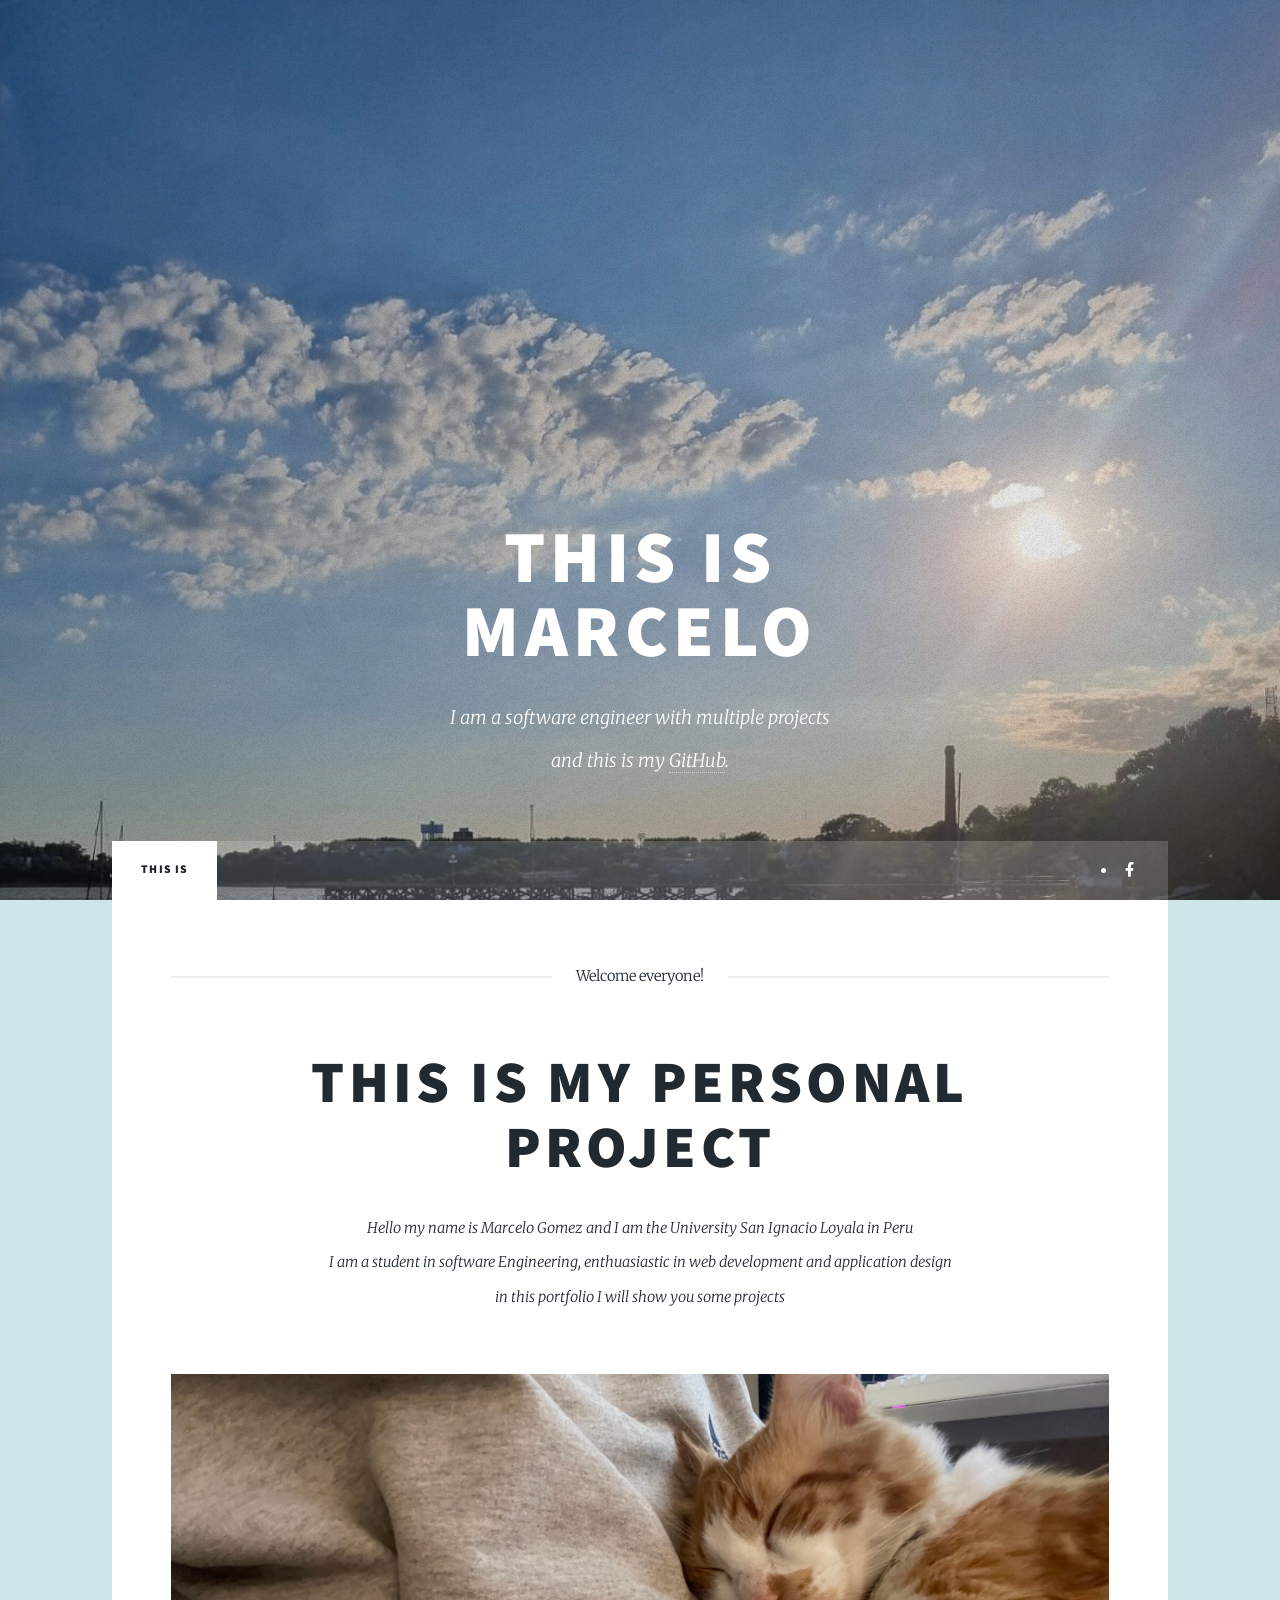
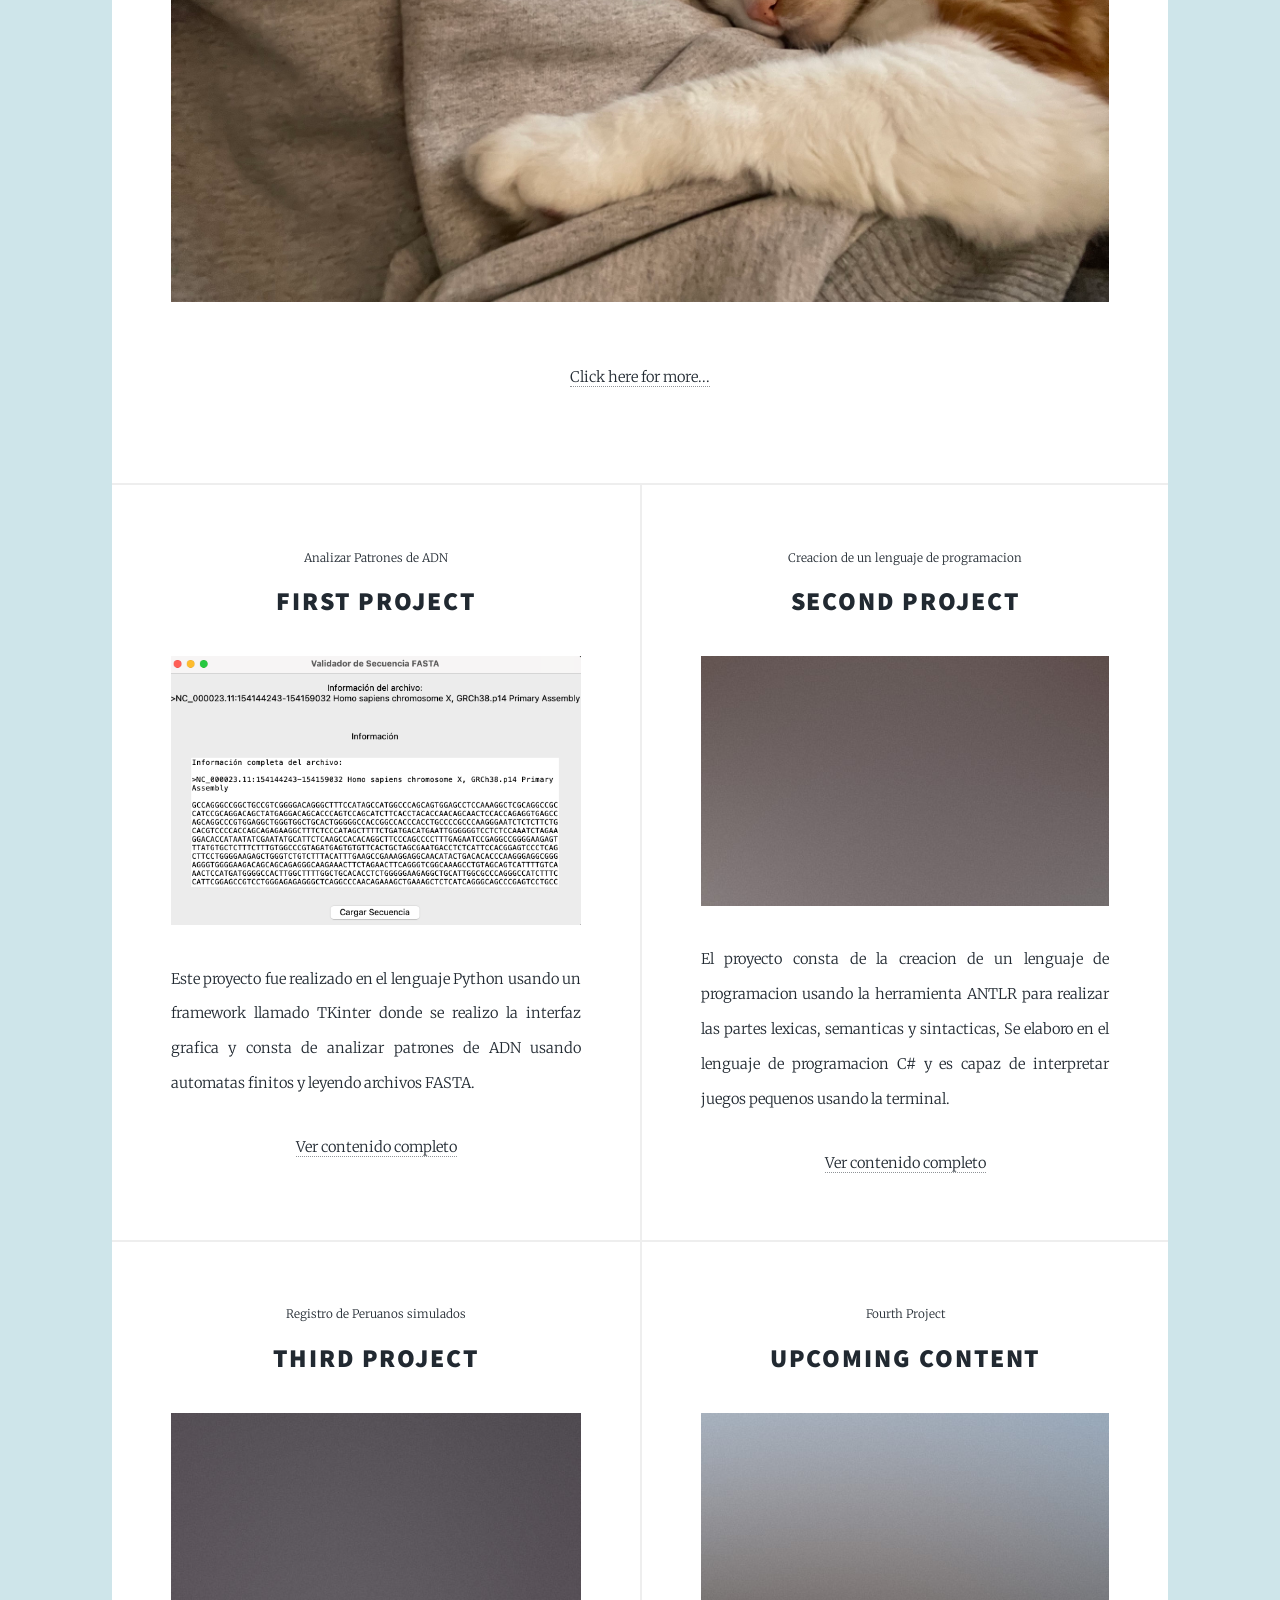
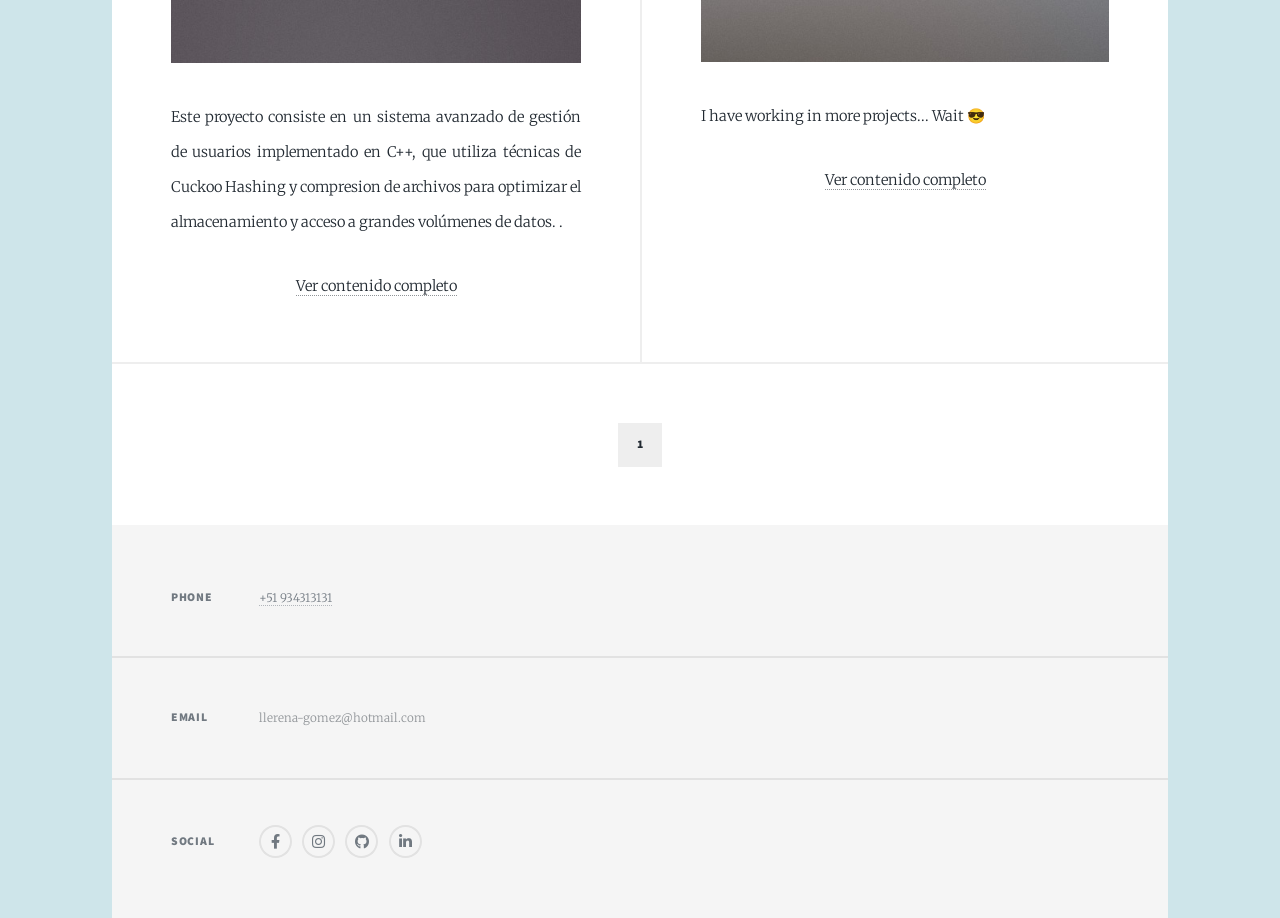
==== commit cff53741: "avanze" ====
--- a/html5up-massively/index.html
+++ b/html5up-massively/index.html
@@ -31,7 +31,7 @@
 							<li class="active"><a href="index.html">This is </a></li>
 
 						</ul>
-						<ul class="icons">
+						<ul clasks="icons">
 							<li><a href="https://www.facebook.com/profile.php?id=100010503139224" target="_blank"  class="icon brands alt fa-facebook-f"><span class="label">Facebook</span></a></li>
 							<li><a href="https://github.com/Angello5" target="_blank" class="icon brands alt fa-github"><span class="label">GitHub</span></a></li>
 							<li><a href="https://www.instagram.com/marcelinh0pe/" target="_blank" class="icon brands alt fa-instagram"><span class="label">Instagram</span></a></li>
@@ -61,8 +61,8 @@
 							<section class="posts">
 								<article>
 									<header>
-										<span class="date"> First Proyect </span>
-										<h2><a href="https://github.com/Angello5/TeoriaComputacion">Analizar Patrones de ADN<br /></a></h2>
+										<span class="date">Analizar Patrones de ADN</span>
+										<h2><a href="https://github.com/Angello5/TeoriaComputacion">First Project<br /></a></h2>
 									</header>
 									<a href="https://github.com/Angello5/TeoriaComputacion" class="image fit"><img src="images/Screenshot 2024-04-20 at 7.12.36 PM.png" alt="" /></a>
 									<p>Este proyecto fue realizado en el lenguaje Python usando un framework llamado TKinter donde se realizo la interfaz grafica
@@ -74,8 +74,8 @@
 								</article>
 								<article>
 									<header>
-										<span class="date">Second Proyect</span>
-										<h2><a href="https://github.com/Angello5/compilador">Creacion de un lenguaje de programacion<br /></a></h2>
+										<span class="date">Creacion de un lenguaje de programacion</span>
+										<h2><a href="https://github.com/Angello5/compilador">Second Project<br /></a></h2>
 									</header>
 									<a href="#" class="image fit"><img src="images/pic03.jpg" alt="" /></a>
 									<p>El proyecto consta de la creacion de un lenguaje de programacion usando la herramienta ANTLR para realizar las partes lexicas, semanticas y sintacticas,
@@ -86,12 +86,13 @@
 								</article>
 								<article>
 									<header>
-										<span class="date">Third Project </span>
-										<h2><a href="https://github.com/Angello5/RENIEC_API_cuckoo" target="_blank">Registro de Peruanos simulados<br /></a></h2>
+										<span class="date">Registro de Peruanos simulados</span>
+										<h2><a href="https://github.com/Angello5/RENIEC_API_cuckoo" target="_blank">Third Project<br /></a></h2>
 									</header>
-									<a href="#" class="image fit"><img src="images/Screenshot 2024-12-19 at 11.55.50 PM.png" alt="" /></a>
+									<a href="#" class="image fit"><img src="images/pic04.jpg" alt="" /></a>
 									<p>
 										Este proyecto consiste en un sistema avanzado de gestión de usuarios implementado en C++, que utiliza técnicas de Cuckoo Hashing y compresion de archivos para optimizar el almacenamiento y acceso a grandes volúmenes de datos.
+										.
 										</p>
 									<ul class="actions special">
 										<li><a href="https://github.com/Angello5/RENIEC_API_cuckoo" target="_blank" class="button">Ver contenido completo</a></li>
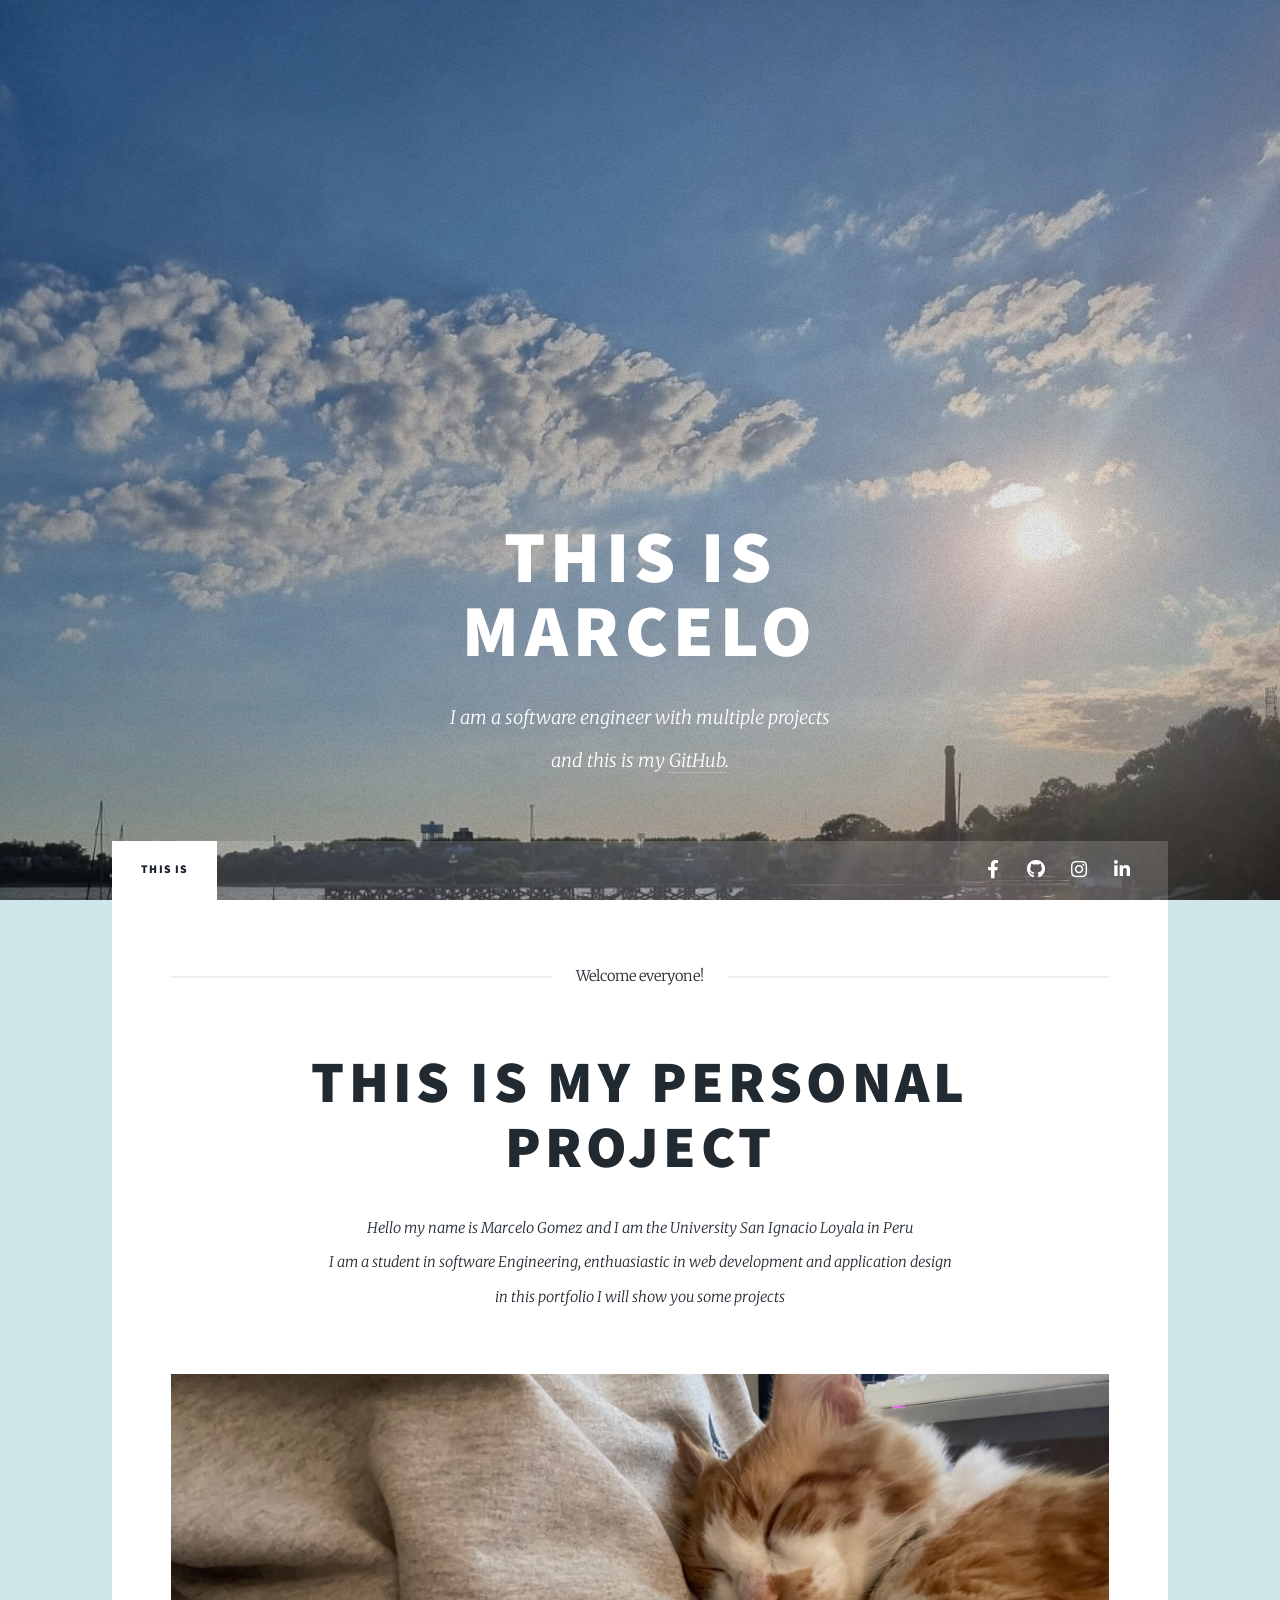
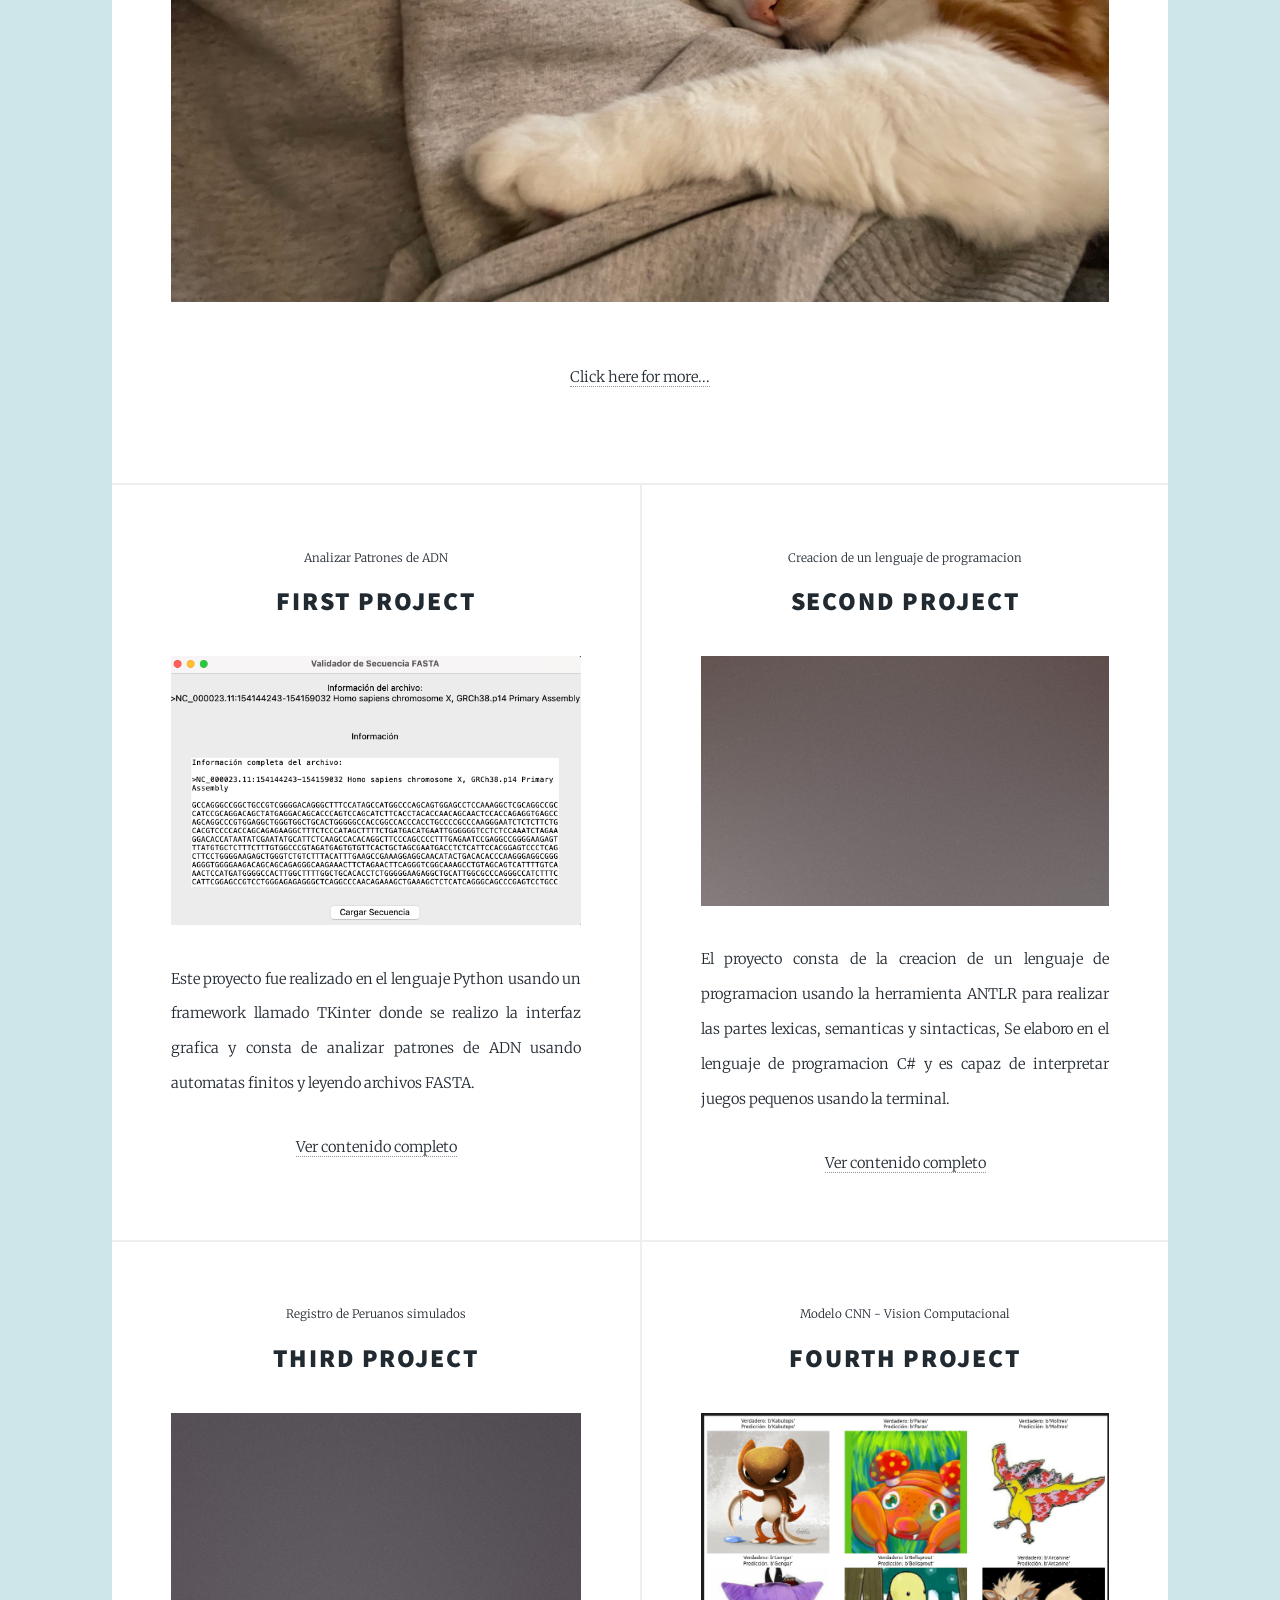
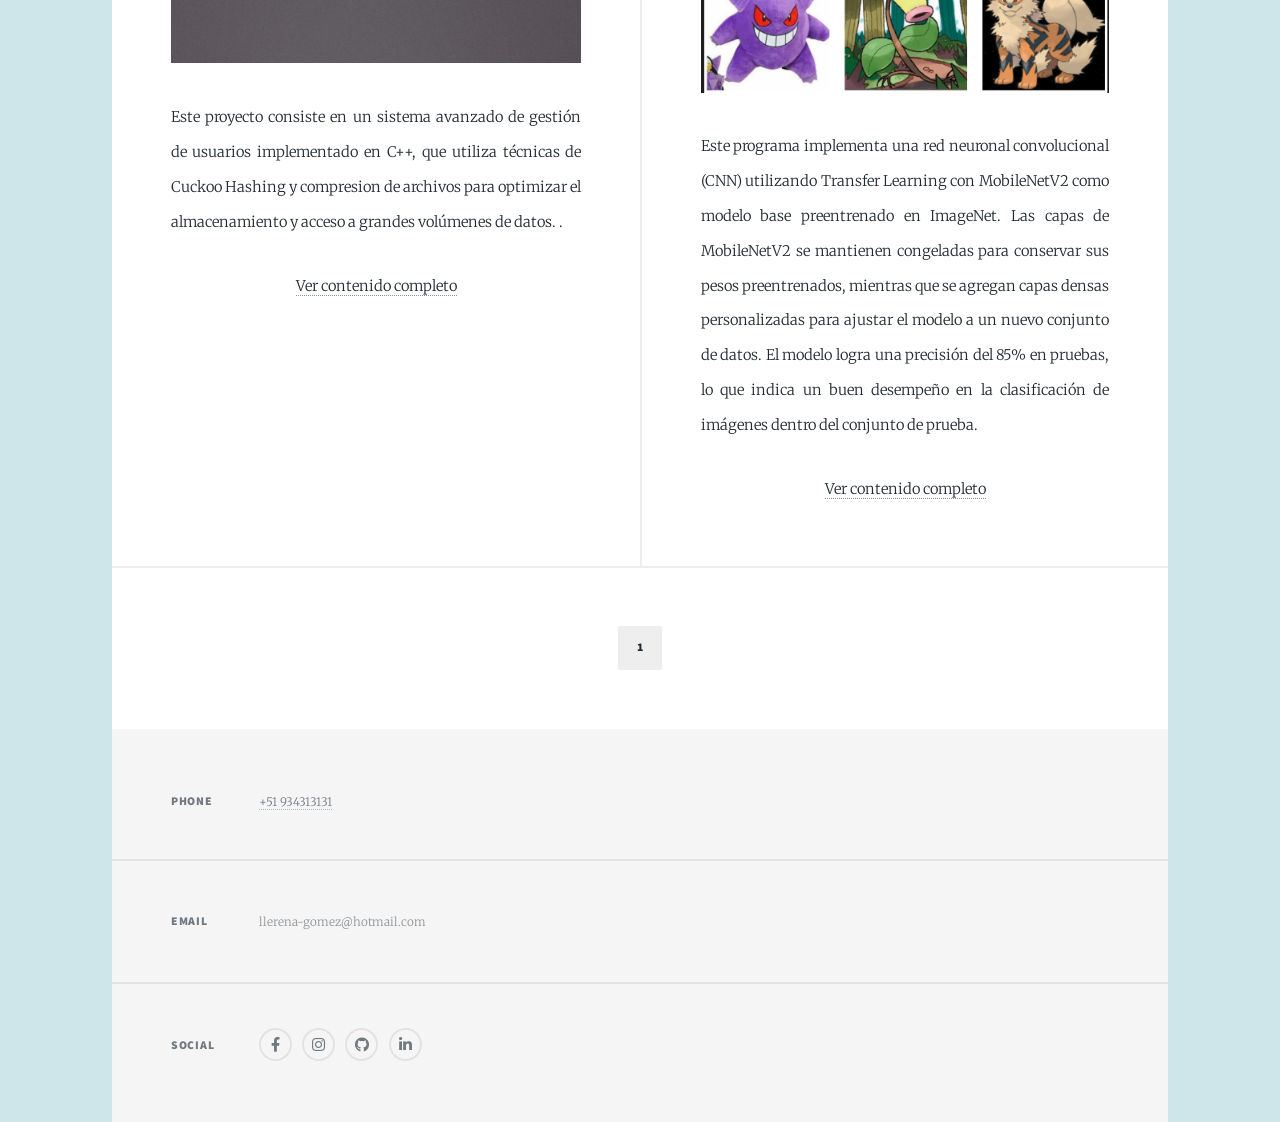
==== commit 2997a714: "Actualizacion de fotos" ====
--- a/html5up-massively/index.html
+++ b/html5up-massively/index.html
@@ -31,7 +31,7 @@
 							<li class="active"><a href="index.html">This is </a></li>
 
 						</ul>
-						<ul clasks="icons">
+						<ul class="icons">
 							<li><a href="https://www.facebook.com/profile.php?id=100010503139224" target="_blank"  class="icon brands alt fa-facebook-f"><span class="label">Facebook</span></a></li>
 							<li><a href="https://github.com/Angello5" target="_blank" class="icon brands alt fa-github"><span class="label">GitHub</span></a></li>
 							<li><a href="https://www.instagram.com/marcelinh0pe/" target="_blank" class="icon brands alt fa-instagram"><span class="label">Instagram</span></a></li>
@@ -100,13 +100,14 @@
 								</article>
 								<article>
 									<header>
-										<span class="date">Fourth Project</span>
-										<h2><a href="#">Upcoming content<br /></a></h2>
+										<span class="date">Modelo CNN - Vision Computacional</span>
+										<h2><a href="https://github.com/Angello5/CNN_Pokemon">Fourth Project<br /></a></h2>
 									</header>
-									<a href="#" class="image fit"><img src="images/pic05.jpg" alt="" /></a>
-									<p>I have working in more projects... Wait 😎</p>
+									<a href="" class="image fit"><img src="images/Screenshot from 2025-02-09 18-42-14.png" alt="" /></a>
+									<p>Este programa implementa una red neuronal convolucional (CNN) utilizando Transfer Learning con MobileNetV2 como modelo base preentrenado en ImageNet. Las capas de MobileNetV2 se mantienen congeladas para conservar sus pesos preentrenados, 
+										mientras que se agregan capas densas personalizadas para ajustar el modelo a un nuevo conjunto de datos. El modelo logra una precisión del 85% en pruebas, lo que indica un buen desempeño en la clasificación de imágenes dentro del conjunto de prueba.</p>
 									<ul class="actions special">
-										<li><a href="#" class="button">Ver contenido completo</a></li>
+										<li><a href="https://github.com/Angello5/CNN_Pokemon" class="button">Ver contenido completo</a></li>
 									</ul>
 								</article>
 								<!--<article>
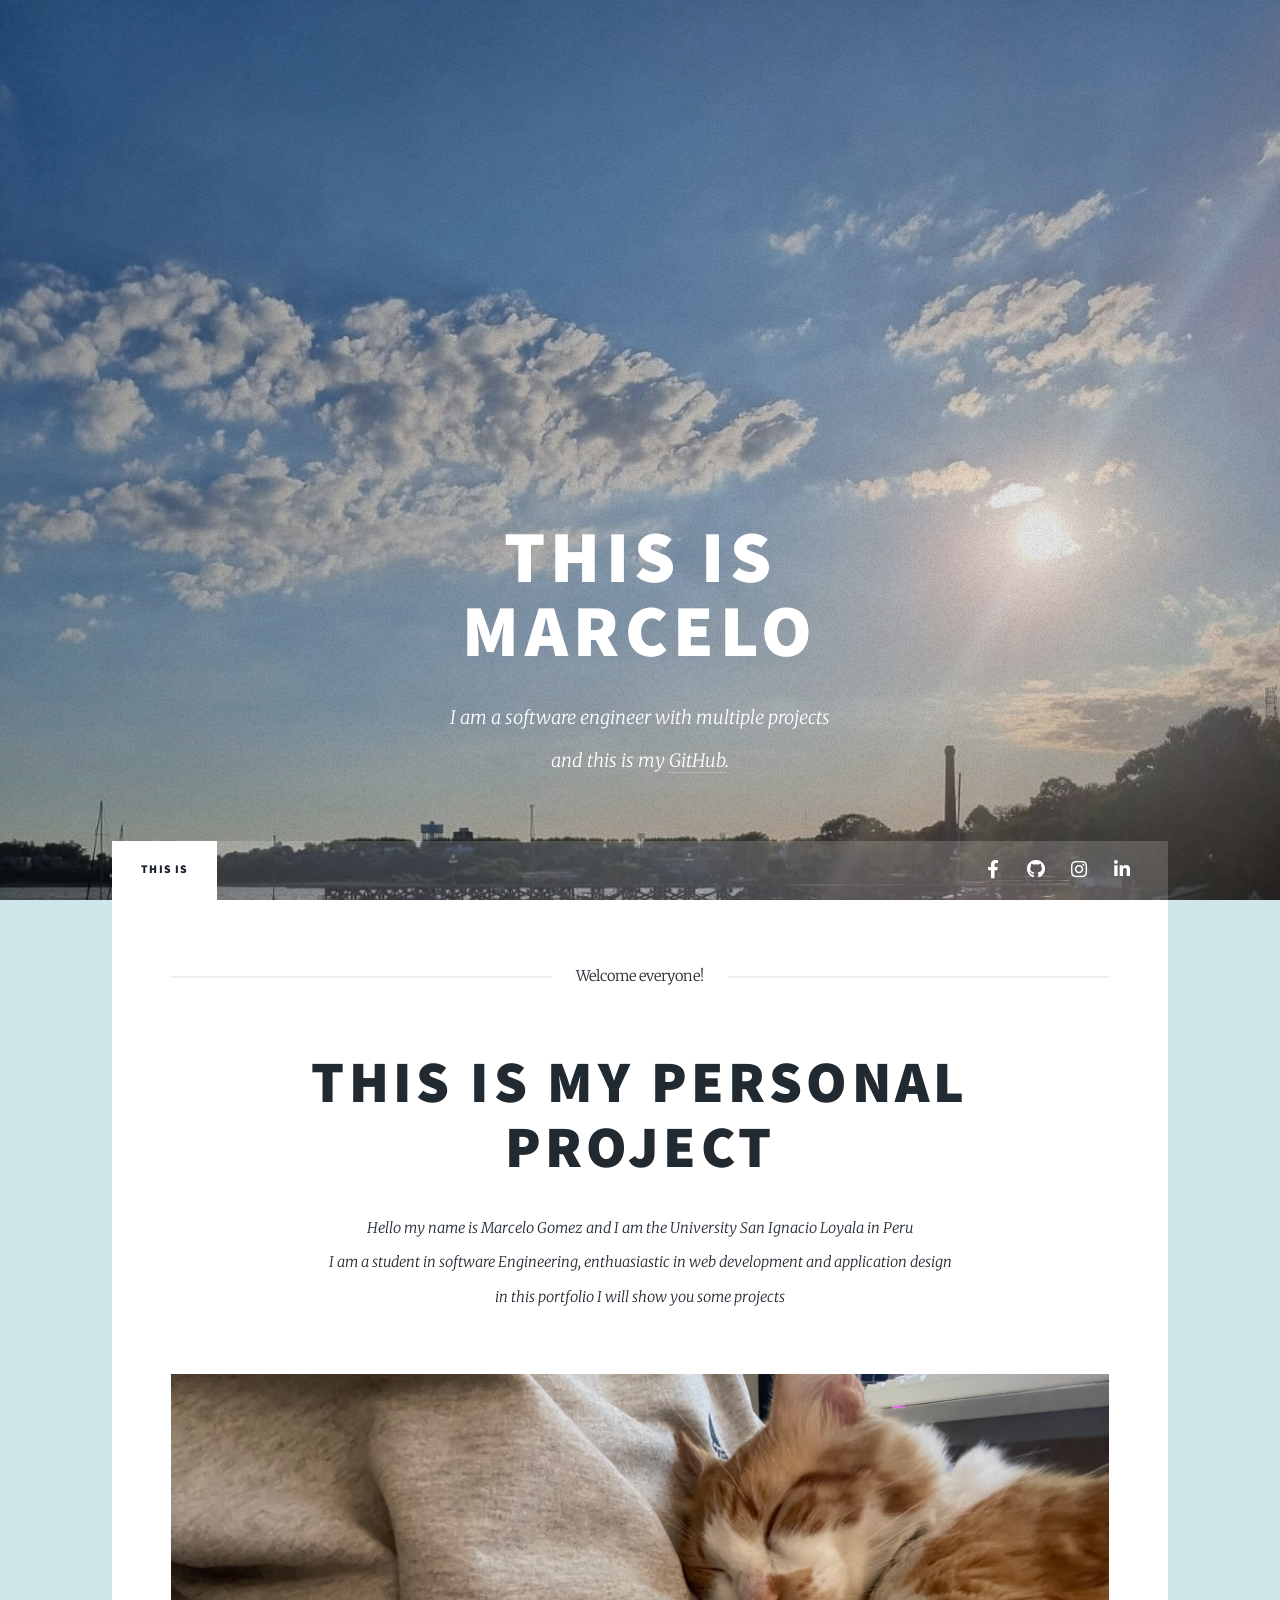
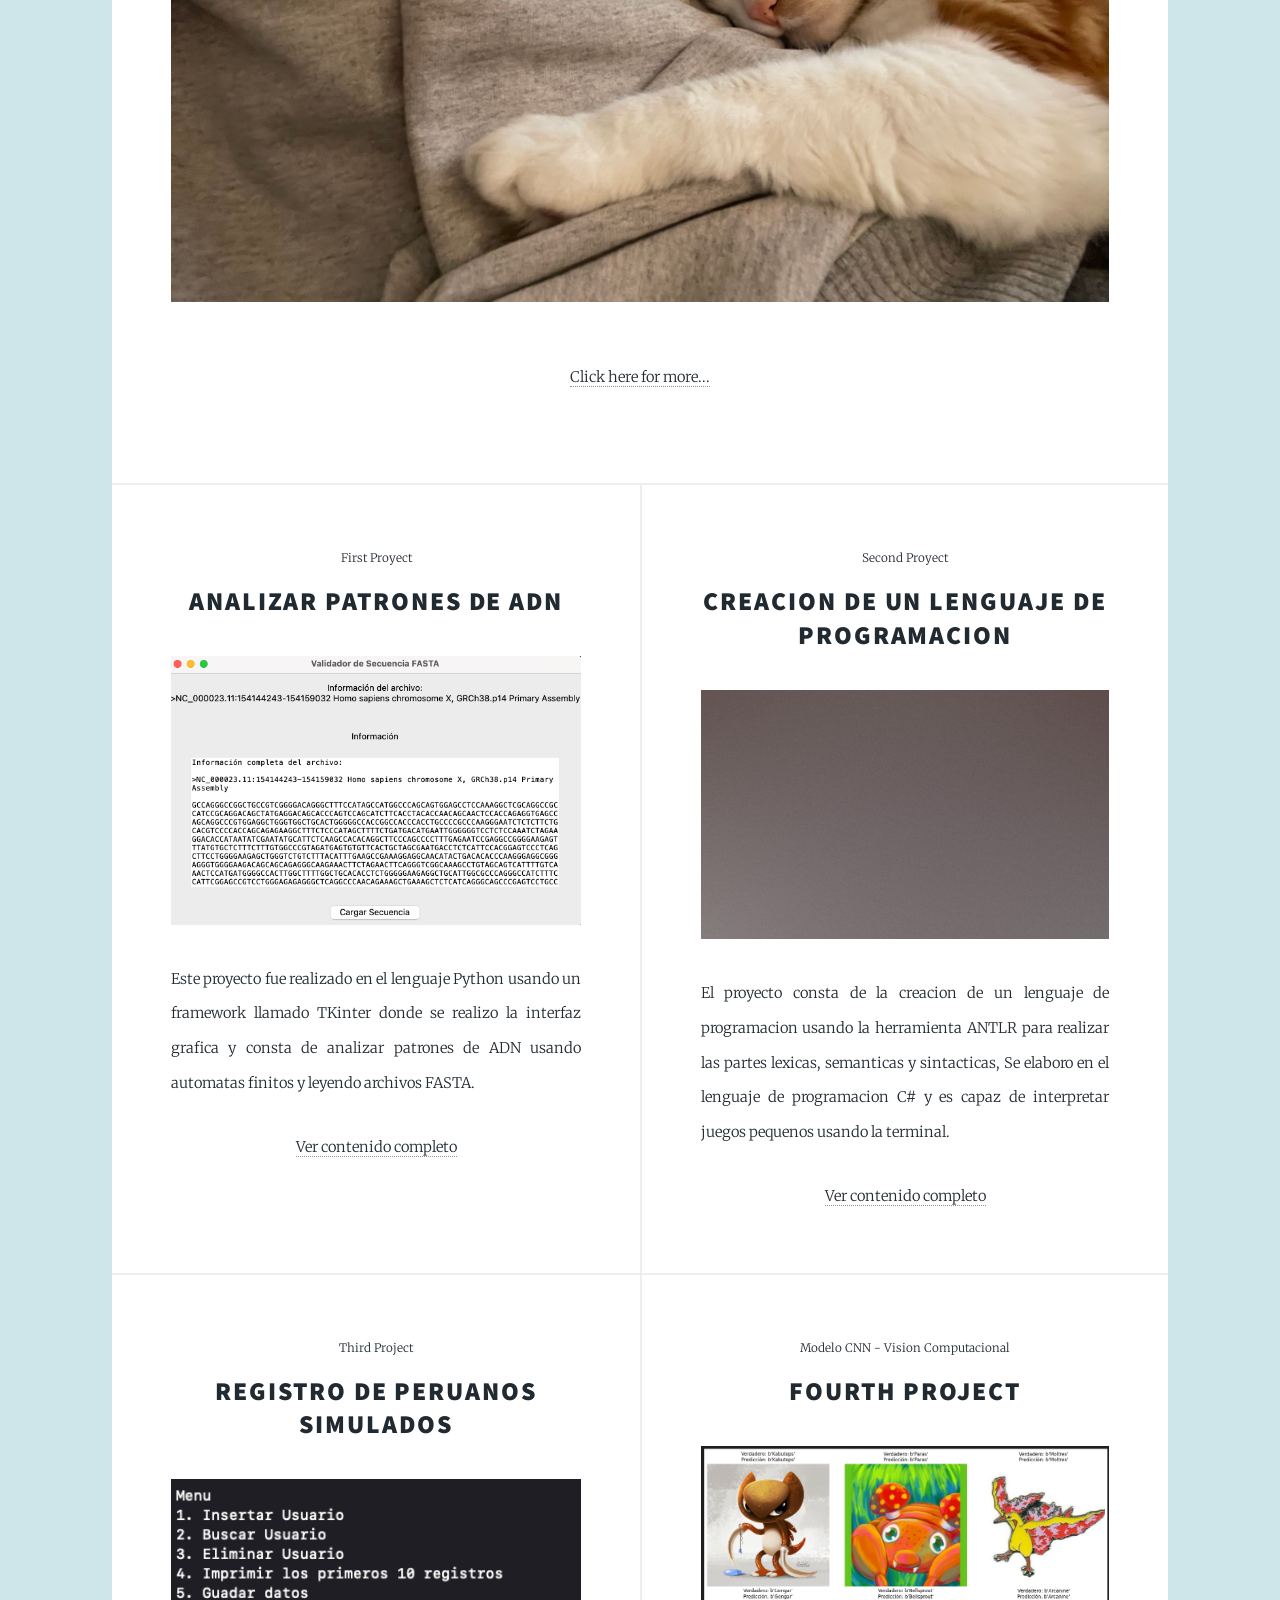
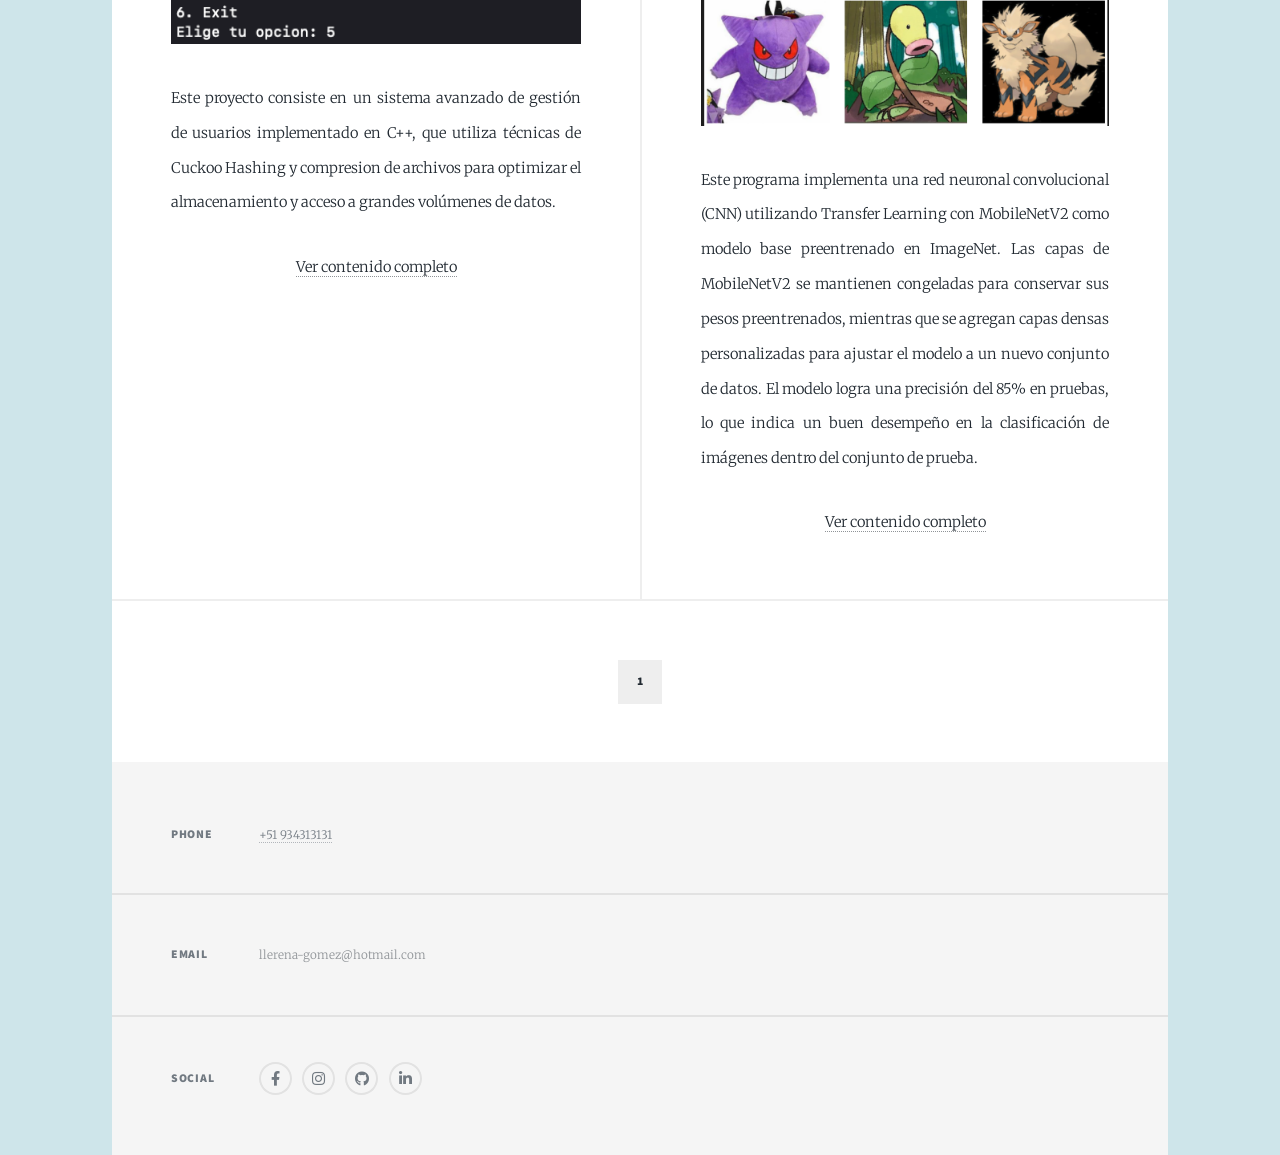
==== commit 1aecabdd: "Merge branch 'main' of https://github.com/Angello5/Portafolio" ====
--- a/html5up-massively/index.html
+++ b/html5up-massively/index.html
@@ -61,8 +61,8 @@
 							<section class="posts">
 								<article>
 									<header>
-										<span class="date">Analizar Patrones de ADN</span>
-										<h2><a href="https://github.com/Angello5/TeoriaComputacion">First Project<br /></a></h2>
+										<span class="date"> First Proyect </span>
+										<h2><a href="https://github.com/Angello5/TeoriaComputacion">Analizar Patrones de ADN<br /></a></h2>
 									</header>
 									<a href="https://github.com/Angello5/TeoriaComputacion" class="image fit"><img src="images/Screenshot 2024-04-20 at 7.12.36 PM.png" alt="" /></a>
 									<p>Este proyecto fue realizado en el lenguaje Python usando un framework llamado TKinter donde se realizo la interfaz grafica
@@ -74,8 +74,8 @@
 								</article>
 								<article>
 									<header>
-										<span class="date">Creacion de un lenguaje de programacion</span>
-										<h2><a href="https://github.com/Angello5/compilador">Second Project<br /></a></h2>
+										<span class="date">Second Proyect</span>
+										<h2><a href="https://github.com/Angello5/compilador">Creacion de un lenguaje de programacion<br /></a></h2>
 									</header>
 									<a href="#" class="image fit"><img src="images/pic03.jpg" alt="" /></a>
 									<p>El proyecto consta de la creacion de un lenguaje de programacion usando la herramienta ANTLR para realizar las partes lexicas, semanticas y sintacticas,
@@ -86,13 +86,12 @@
 								</article>
 								<article>
 									<header>
-										<span class="date">Registro de Peruanos simulados</span>
-										<h2><a href="https://github.com/Angello5/RENIEC_API_cuckoo" target="_blank">Third Project<br /></a></h2>
+										<span class="date">Third Project </span>
+										<h2><a href="https://github.com/Angello5/RENIEC_API_cuckoo" target="_blank">Registro de Peruanos simulados<br /></a></h2>
 									</header>
-									<a href="#" class="image fit"><img src="images/pic04.jpg" alt="" /></a>
+									<a href="#" class="image fit"><img src="images/Screenshot 2024-12-19 at 11.55.50 PM.png" alt="" /></a>
 									<p>
 										Este proyecto consiste en un sistema avanzado de gestión de usuarios implementado en C++, que utiliza técnicas de Cuckoo Hashing y compresion de archivos para optimizar el almacenamiento y acceso a grandes volúmenes de datos.
-										.
 										</p>
 									<ul class="actions special">
 										<li><a href="https://github.com/Angello5/RENIEC_API_cuckoo" target="_blank" class="button">Ver contenido completo</a></li>
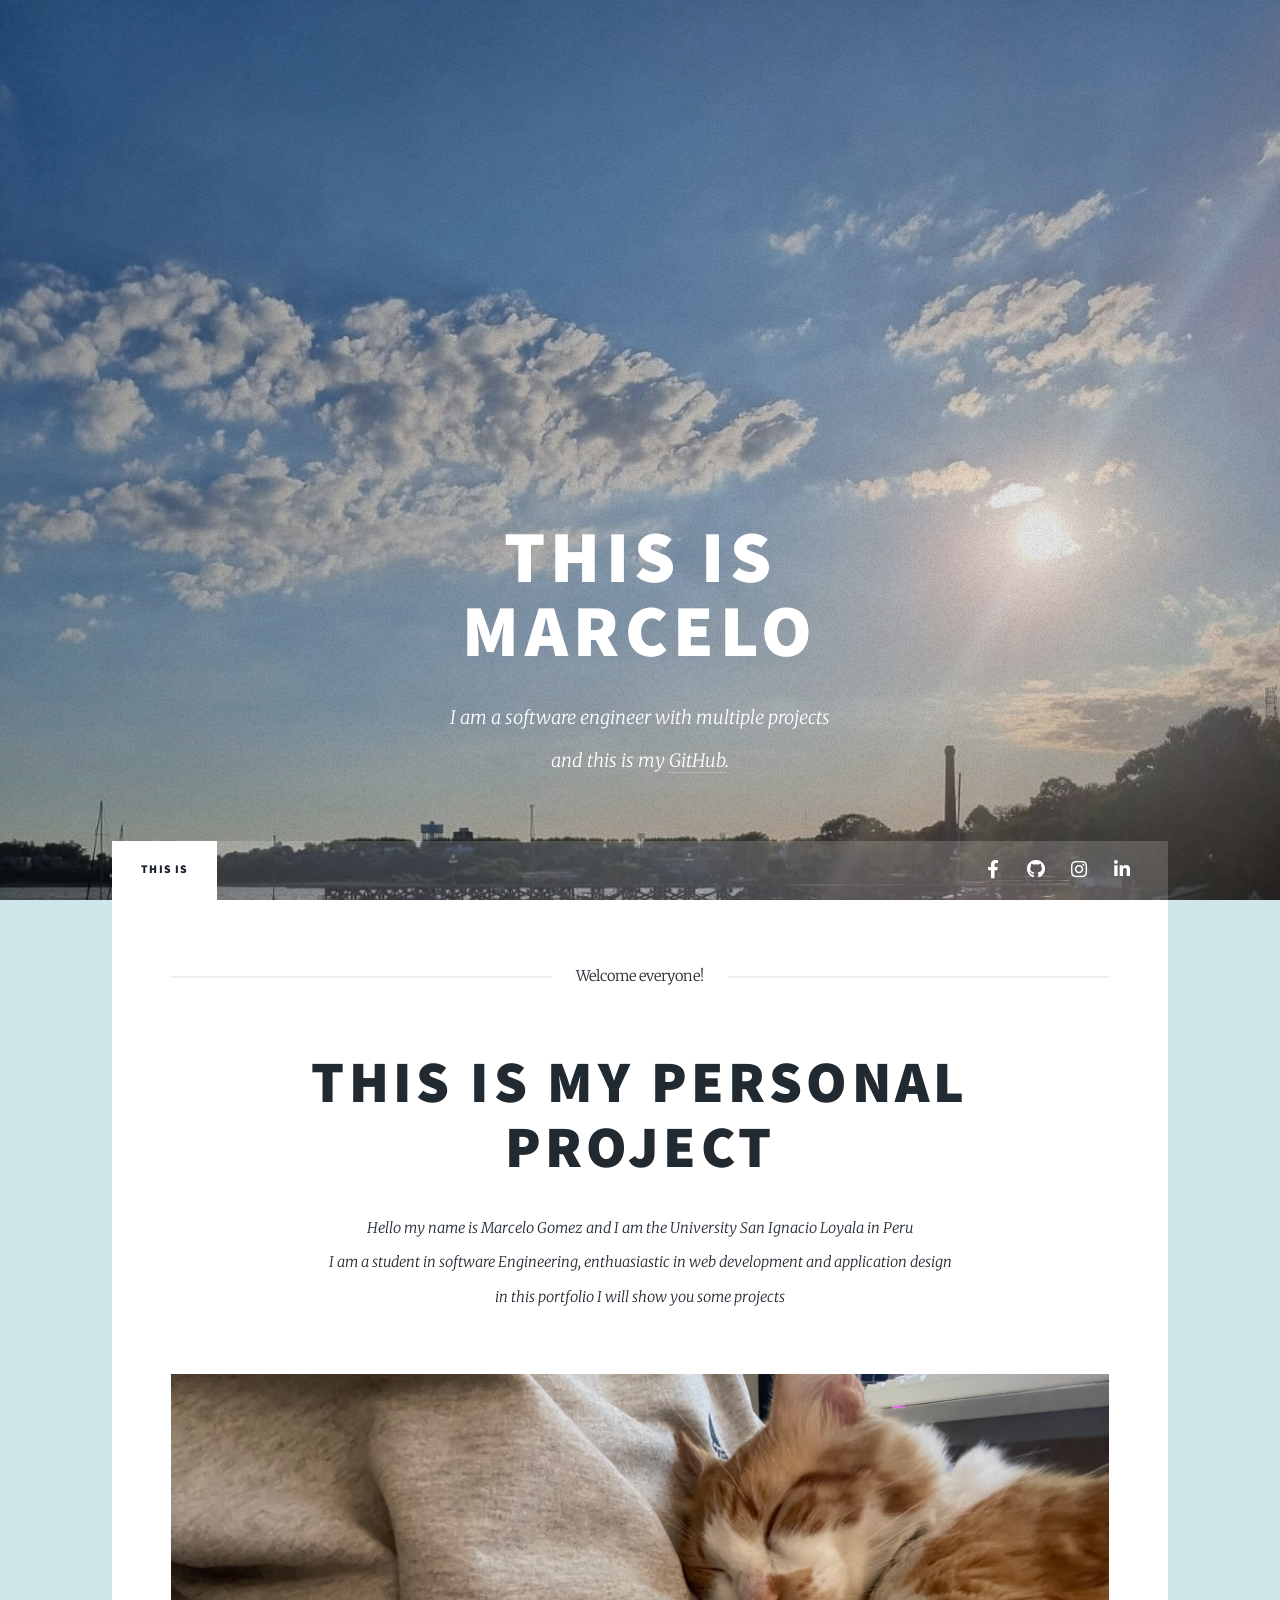
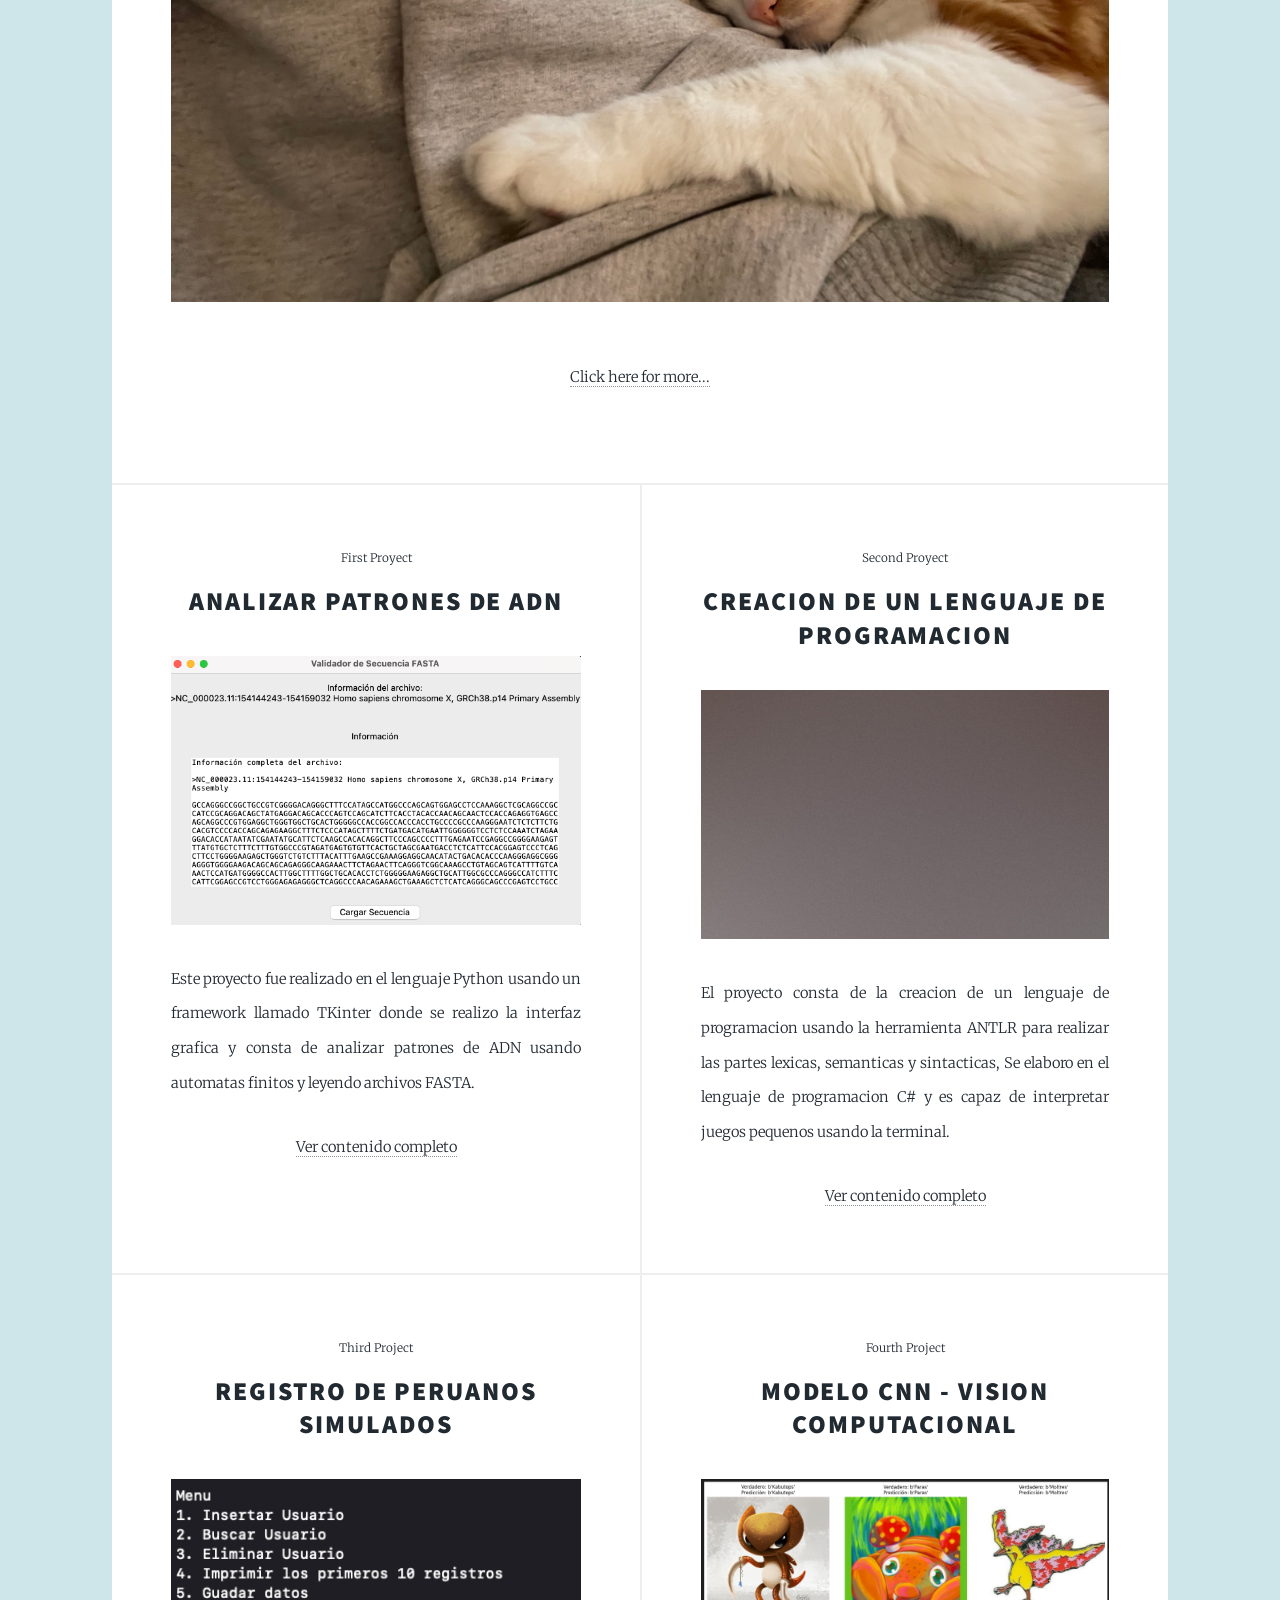
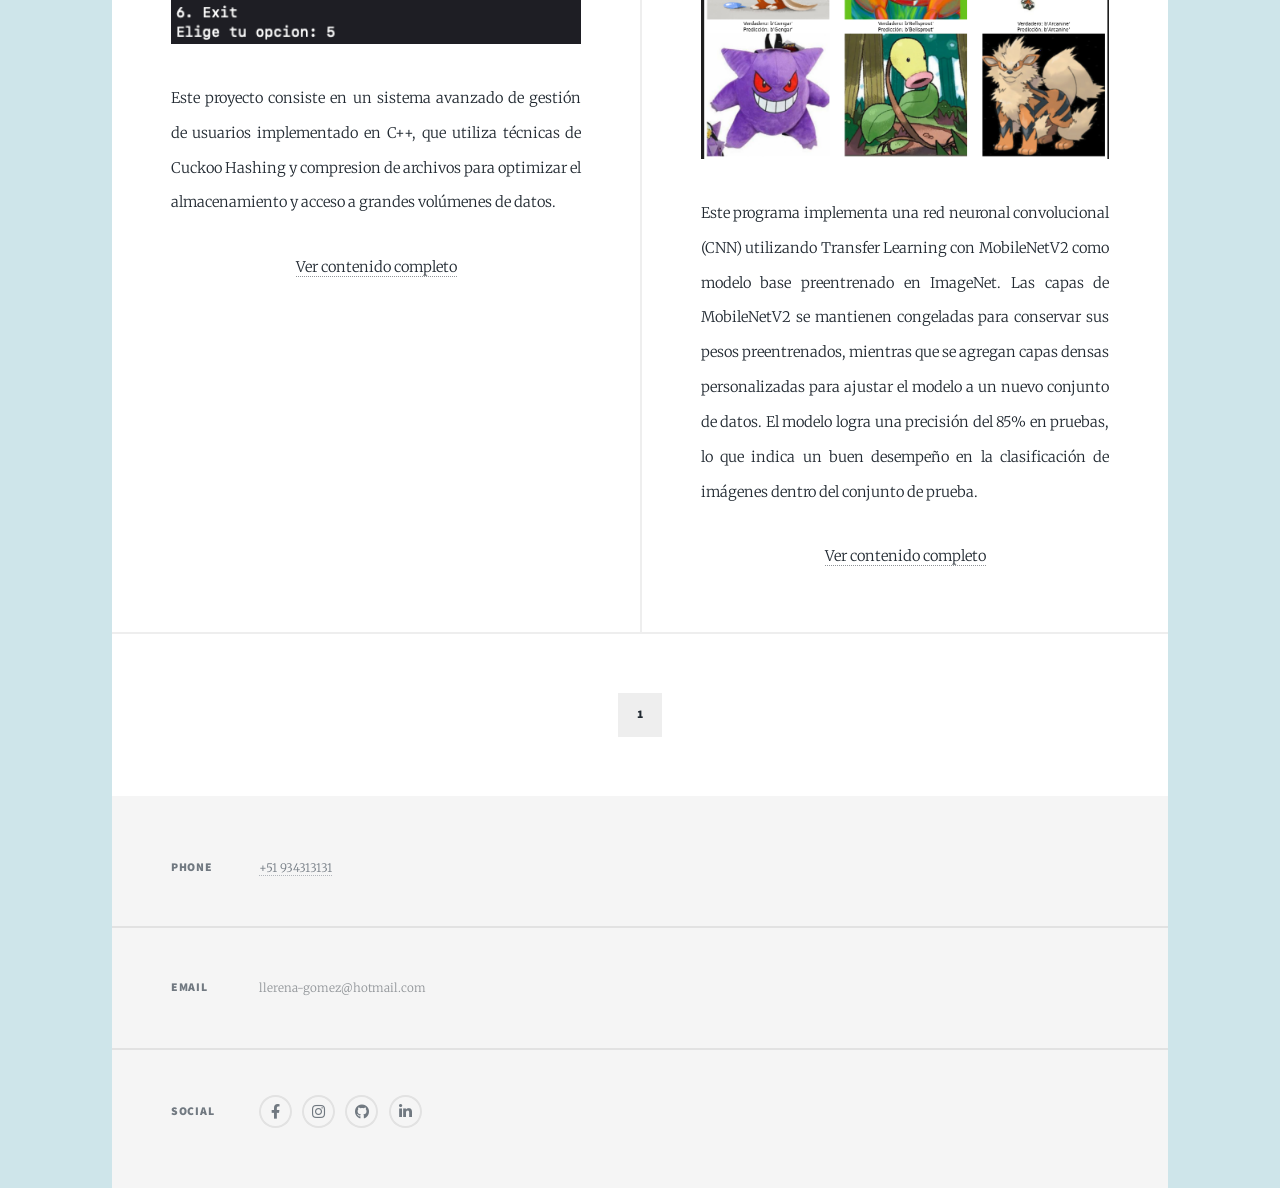
==== commit ed3fea81: "cambio de orden de posicion" ====
--- a/html5up-massively/index.html
+++ b/html5up-massively/index.html
@@ -99,8 +99,8 @@
 								</article>
 								<article>
 									<header>
-										<span class="date">Modelo CNN - Vision Computacional</span>
-										<h2><a href="https://github.com/Angello5/CNN_Pokemon">Fourth Project<br /></a></h2>
+										<span class="date">Fourth Project </span>
+										<h2><a href="https://github.com/Angello5/CNN_Pokemon"> Modelo CNN - Vision Computacional<br /></a></h2>
 									</header>
 									<a href="" class="image fit"><img src="images/Screenshot from 2025-02-09 18-42-14.png" alt="" /></a>
 									<p>Este programa implementa una red neuronal convolucional (CNN) utilizando Transfer Learning con MobileNetV2 como modelo base preentrenado en ImageNet. Las capas de MobileNetV2 se mantienen congeladas para conservar sus pesos preentrenados, 
